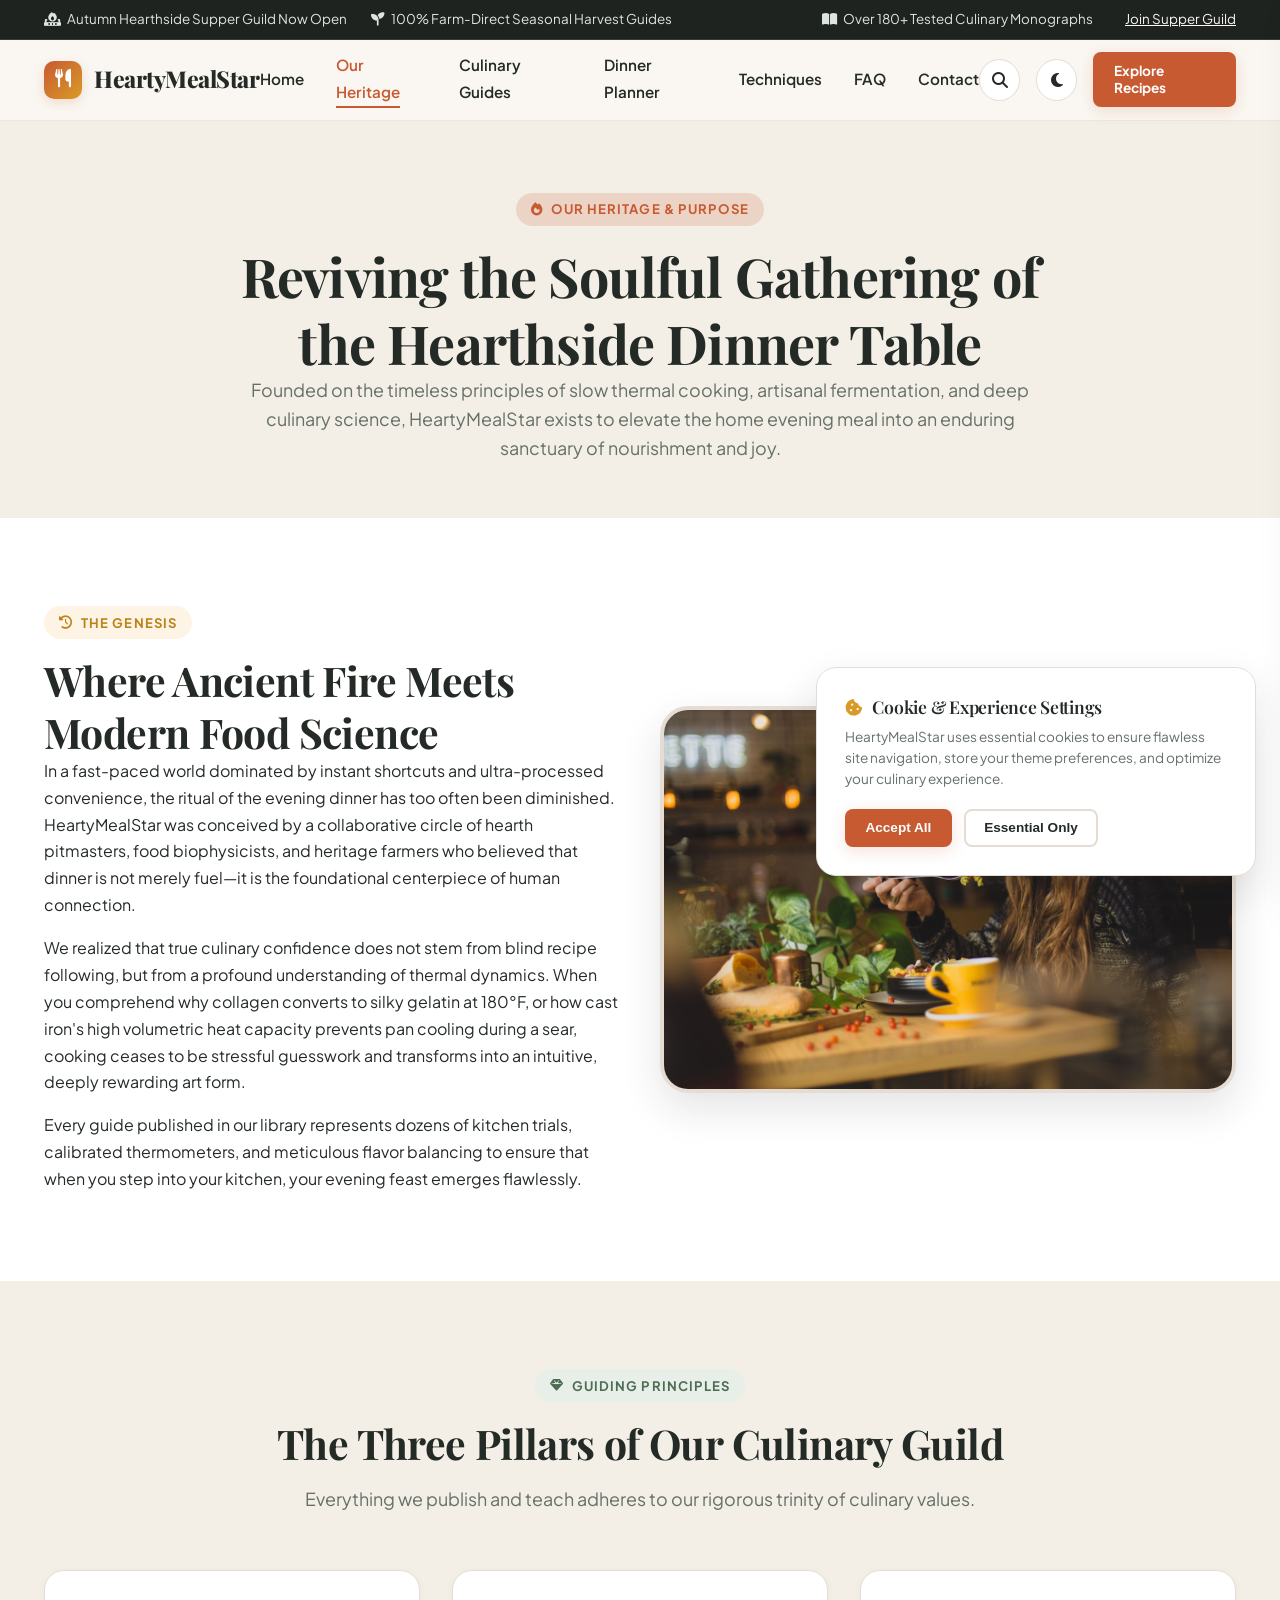
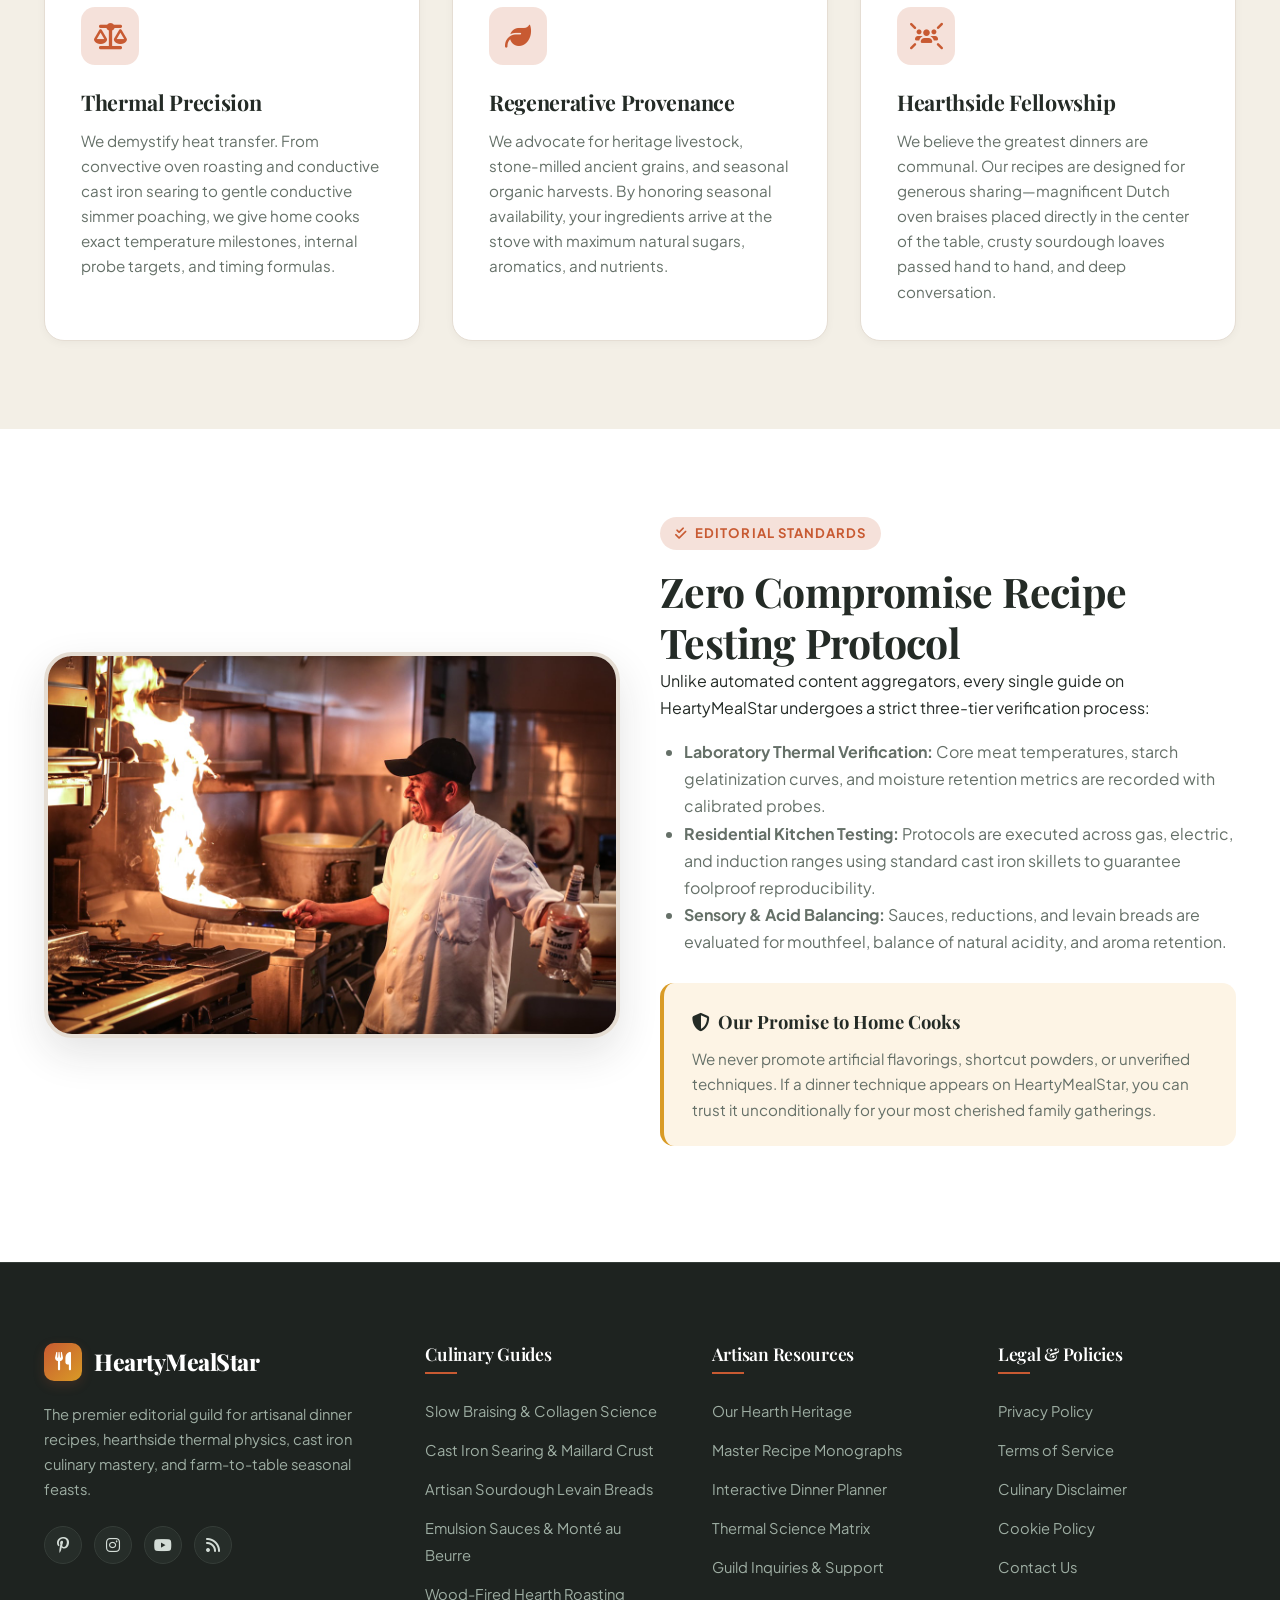
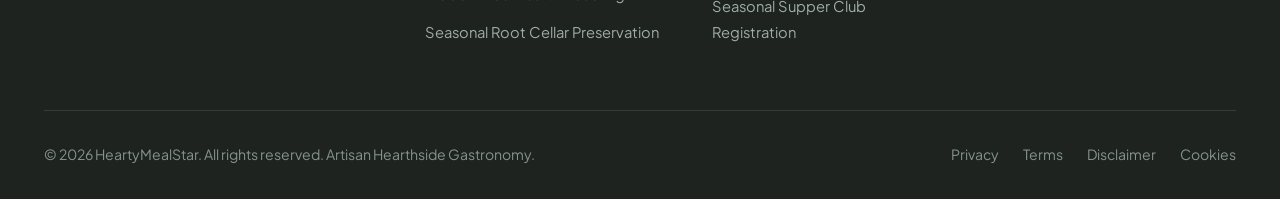
==== about.html @ 3580fbed "Add files via upload" ====
<!DOCTYPE html>
<html lang="en">
<head>
  <meta charset="UTF-8">
  <meta name="viewport" content="width=device-width, initial-scale=1.0">
  <title>About Us & Hearth Heritage - HeartyMealStar Culinary Guild</title>
  <meta name="description" content="Discover the philosophy, culinary team, and thermal science behind HeartyMealStar. Honoring slow hearth cooking and farm-to-table dinners.">
  <link rel="canonical" href="https://heartymealstar.com/about.html">
  
  <!-- Google Analytics -->
  <script async src="https://www.googletagmanager.com/gtag/js?id=G-0LY0HY7L01"></script>
  <script>
    window.dataLayer = window.dataLayer || [];
    function gtag(){dataLayer.push(arguments);}
    gtag('js', new Date());
    gtag('config', 'G-0LY0HY7L01');
  </script>

  <link rel="stylesheet" href="https://cdnjs.cloudflare.com/ajax/libs/font-awesome/6.4.0/css/all.min.css">
  <link rel="stylesheet" href="css/style.css">
</head>
<body>

  <!-- Reading Progress Bar -->
  <div id="readingProgressBar" class="reading-progress-bar"></div>

  <!-- Top Announcement Bar -->
  <div class="top-bar">
    <div class="container top-bar-content">
      <div class="top-bar-left">
        <span class="top-bar-item"><i class="fas fa-fire-burner"></i> Autumn Hearthside Supper Guild Now Open</span>
        <span class="top-bar-item"><i class="fas fa-seedling"></i> 100% Farm-Direct Seasonal Harvest Guides</span>
      </div>
      <div class="top-bar-right">
        <span class="top-bar-item"><i class="fas fa-book-open"></i> Over 180+ Tested Culinary Monographs</span>
        <a href="contact.html" style="color:#FAF7F2; text-decoration:underline; margin-left:8px;">Join Supper Guild</a>
      </div>
    </div>
  </div>

  <!-- Site Navigation Header -->
  <header class="site-header">
    <div class="container header-inner">
      <a href="index.php" class="brand-logo">
        <div class="brand-logo-icon"><i class="fas fa-utensils"></i></div>
        <span>HeartyMealStar</span>
      </a>

      <nav>
        <ul class="nav-menu">
          <li><a href="index.php" class="nav-link ">Home</a></li>
          <li><a href="about.html" class="nav-link active">Our Heritage</a></li>
          <li><a href="blog.html" class="nav-link ">Culinary Guides</a></li>
          <li><a href="index.php#configurator" class="nav-link">Dinner Planner</a></li>
          <li><a href="index.php#techniques" class="nav-link">Techniques</a></li>
          <li><a href="index.php#faq" class="nav-link">FAQ</a></li>
          <li><a href="contact.html" class="nav-link ">Contact</a></li>
        </ul>
      </nav>

      <div class="header-actions">
        <button id="searchModalTrigger" class="icon-btn" aria-label="Search Recipes"><i class="fas fa-search"></i></button>
        <button id="themeToggleBtn" class="icon-btn" aria-label="Toggle Theme"><i class="fas fa-moon"></i></button>
        <a href="blog.html" class="btn btn-primary btn-sm">Explore Recipes</a>
        <button id="mobileMenuToggle" class="icon-btn hamburger-btn" aria-label="Open Menu"><i class="fas fa-bars"></i></button>
      </div>
    </div>
  </header>

  <!-- Mobile Drawer -->
  <div id="drawerOverlay" class="drawer-overlay"></div>
  <div id="mobileDrawer" class="mobile-drawer">
    <div class="mobile-drawer-header">
      <a href="index.php" class="brand-logo">
        <div class="brand-logo-icon"><i class="fas fa-utensils"></i></div>
        <span>HeartyMealStar</span>
      </a>
      <button id="drawerCloseBtn" class="icon-btn" aria-label="Close Menu"><i class="fas fa-times"></i></button>
    </div>
    <ul class="mobile-nav-links">
      <li><a href="index.php">Home</a></li>
      <li><a href="about.html">Our Heritage</a></li>
      <li><a href="blog.html">Culinary Guides</a></li>
      <li><a href="index.php#configurator">Dinner Planner</a></li>
      <li><a href="index.php#techniques">Techniques</a></li>
      <li><a href="index.php#faq">FAQ</a></li>
      <li><a href="contact.html">Contact Us</a></li>
    </ul>
    <div style="margin-top:auto; padding-top:2rem;">
      <a href="blog.html" class="btn btn-primary" style="width:100%;">View All Guides</a>
    </div>
  </div>

  <!-- Search Modal Overlay -->
  <div id="searchModalOverlay" class="modal-overlay">
    <div class="search-modal-box">
      <div class="search-input-header">
        <i class="fas fa-search" style="color:var(--primary); margin-right:12px; font-size:1.2rem;"></i>
        <input type="text" id="liveSearchInput" placeholder="Search braises, cast iron techniques, reductions...">
        <button id="searchCloseBtn" class="icon-btn" style="border:none; background:none;" aria-label="Close search"><i class="fas fa-times"></i></button>
      </div>
      <div id="searchResultsContainer" class="search-results-list">
        <p style="color:var(--text-muted); font-size:0.88rem;">Type a culinary keyword or browse popular topics...</p>
      </div>
    </div>
  </div>

  <!-- About Hero -->
  <section class="section section-alt" style="padding: 4.5rem 0 3.5rem 0;">
    <div class="container text-center" style="max-width:860px; margin:0 auto;">
      <span class="badge"><i class="fas fa-fire"></i> Our Heritage & Purpose</span>
      <h1>Reviving the Soulful Gathering of the Hearthside Dinner Table</h1>
      <p class="section-subtitle">
        Founded on the timeless principles of slow thermal cooking, artisanal fermentation, and deep culinary science, HeartyMealStar exists to elevate the home evening meal into an enduring sanctuary of nourishment and joy.
      </p>
    </div>
  </section>

  <!-- Narrative Section 1 -->
  <section class="section section-surface">
    <div class="container">
      <div class="grid-2" style="align-items:center;">
        <div>
          <span class="badge badge-secondary"><i class="fas fa-history"></i> The Genesis</span>
          <h2>Where Ancient Fire Meets Modern Food Science</h2>
          <p>
            In a fast-paced world dominated by instant shortcuts and ultra-processed convenience, the ritual of the evening dinner has too often been diminished. HeartyMealStar was conceived by a collaborative circle of hearth pitmasters, food biophysicists, and heritage farmers who believed that dinner is not merely fuel—it is the foundational centerpiece of human connection.
          </p>
          <p>
            We realized that true culinary confidence does not stem from blind recipe following, but from a profound understanding of thermal dynamics. When you comprehend why collagen converts to silky gelatin at 180°F, or how cast iron's high volumetric heat capacity prevents pan cooling during a sear, cooking ceases to be stressful guesswork and transforms into an intuitive, deeply rewarding art form.
          </p>
          <p>
            Every guide published in our library represents dozens of kitchen trials, calibrated thermometers, and meticulous flavor balancing to ensure that when you step into your kitchen, your evening feast emerges flawlessly.
          </p>
        </div>
        <div>
          <div style="border-radius:var(--radius-xl); overflow:hidden; border:4px solid var(--border); box-shadow:var(--shadow-lg);">
            <img src="images/dinner-botanical-table-setting.jpg" alt="Artisanal dinner table setting with warm candlelight and botanical decor" width="1200" height="800">
          </div>
        </div>
      </div>
    </div>
  </section>

  <!-- Core Pillars -->
  <section class="section section-alt">
    <div class="container">
      <div class="section-header">
        <span class="badge badge-sage"><i class="fas fa-gem"></i> Guiding Principles</span>
        <h2 class="section-title">The Three Pillars of Our Culinary Guild</h2>
        <p class="section-subtitle">
          Everything we publish and teach adheres to our rigorous trinity of culinary values.
        </p>
      </div>

      <div class="grid-3">
        <div class="feature-card">
          <div class="feature-icon-wrapper"><i class="fas fa-scale-balanced"></i></div>
          <h3>Thermal Precision</h3>
          <p>
            We demystify heat transfer. From convective oven roasting and conductive cast iron searing to gentle conductive simmer poaching, we give home cooks exact temperature milestones, internal probe targets, and timing formulas.
          </p>
        </div>

        <div class="feature-card">
          <div class="feature-icon-wrapper"><i class="fas fa-leaf"></i></div>
          <h3>Regenerative Provenance</h3>
          <p>
            We advocate for heritage livestock, stone-milled ancient grains, and seasonal organic harvests. By honoring seasonal availability, your ingredients arrive at the stove with maximum natural sugars, aromatics, and nutrients.
          </p>
        </div>

        <div class="feature-card">
          <div class="feature-icon-wrapper"><i class="fas fa-users-rays"></i></div>
          <h3>Hearthside Fellowship</h3>
          <p>
            We believe the greatest dinners are communal. Our recipes are designed for generous sharing—magnificent Dutch oven braises placed directly in the center of the table, crusty sourdough loaves passed hand to hand, and deep conversation.
          </p>
        </div>
      </div>
    </div>
  </section>

  <!-- Editorial Rigor -->
  <section class="section section-surface">
    <div class="container">
      <div class="grid-2" style="align-items:center;">
        <div>
          <div style="border-radius:var(--radius-xl); overflow:hidden; border:4px solid var(--border); box-shadow:var(--shadow-lg);">
            <img src="images/dinner-chef-plating-gourmet-sauce.jpg" alt="Master chef meticulously plating satin reduction sauce" width="1200" height="800">
          </div>
        </div>
        <div>
          <span class="badge"><i class="fas fa-check-double"></i> Editorial Standards</span>
          <h2>Zero Compromise Recipe Testing Protocol</h2>
          <p>
            Unlike automated content aggregators, every single guide on HeartyMealStar undergoes a strict three-tier verification process:
          </p>
          <ul style="padding-left:1.5rem; color:var(--text-muted); margin-bottom:1.5rem; line-height:1.7;">
            <li><strong>Laboratory Thermal Verification:</strong> Core meat temperatures, starch gelatinization curves, and moisture retention metrics are recorded with calibrated probes.</li>
            <li><strong>Residential Kitchen Testing:</strong> Protocols are executed across gas, electric, and induction ranges using standard cast iron skillets to guarantee foolproof reproducibility.</li>
            <li><strong>Sensory & Acid Balancing:</strong> Sauces, reductions, and levain breads are evaluated for mouthfeel, balance of natural acidity, and aroma retention.</li>
          </ul>
          <div class="callout callout-secondary">
            <div class="callout-title"><i class="fas fa-shield-halved"></i> Our Promise to Home Cooks</div>
            <p>
              We never promote artificial flavorings, shortcut powders, or unverified techniques. If a dinner technique appears on HeartyMealStar, you can trust it unconditionally for your most cherished family gatherings.
            </p>
          </div>
        </div>
      </div>
    </div>
  </section>

  <!-- Site Footer -->
  <footer class="site-footer">
    <div class="container">
      <div class="footer-grid">
        <div class="footer-col footer-brand">
          <a href="index.php" class="brand-logo">
            <div class="brand-logo-icon"><i class="fas fa-utensils"></i></div>
            <span>HeartyMealStar</span>
          </a>
          <p>
            The premier editorial guild for artisanal dinner recipes, hearthside thermal physics, cast iron culinary mastery, and farm-to-table seasonal feasts.
          </p>
          <div class="footer-socials">
            <a href="#" class="social-icon" aria-label="Pinterest"><i class="fab fa-pinterest-p"></i></a>
            <a href="#" class="social-icon" aria-label="Instagram"><i class="fab fa-instagram"></i></a>
            <a href="#" class="social-icon" aria-label="YouTube"><i class="fab fa-youtube"></i></a>
            <a href="#" class="social-icon" aria-label="RSS Feed"><i class="fas fa-rss"></i></a>
          </div>
        </div>

        <div class="footer-col">
          <h4>Culinary Guides</h4>
          <ul class="footer-links">
            <li><a href="blog/the-science-of-slow-braising-collagen-breakdown-and-gelatin-hydrolysis.html">Slow Braising & Collagen Science</a></li>
            <li><a href="blog/cast-iron-skillet-cooking-thermal-inertia-and-maillard-crust-chemistry.html">Cast Iron Searing & Maillard Crust</a></li>
            <li><a href="blog/artisan-sourdough-levain-fermentation-kinetics-for-dinner-breads.html">Artisan Sourdough Levain Breads</a></li>
            <li><a href="blog/culinary-emulsion-sauces-hollandaise-veloute-and-lipid-suspensions.html">Emulsion Sauces & Monté au Beurre</a></li>
            <li><a href="blog/wood-fired-hearth-roasting-radiant-heat-and-aromatic-smoke-physics.html">Wood-Fired Hearth Roasting</a></li>
            <li><a href="blog/farm-to-table-seasonal-harvest-preservation-and-root-cellar-storage.html">Seasonal Root Cellar Preservation</a></li>
          </ul>
        </div>

        <div class="footer-col">
          <h4>Artisan Resources</h4>
          <ul class="footer-links">
            <li><a href="about.html">Our Hearth Heritage</a></li>
            <li><a href="blog.html">Master Recipe Monographs</a></li>
            <li><a href="index.php#configurator">Interactive Dinner Planner</a></li>
            <li><a href="index.php#techniques">Thermal Science Matrix</a></li>
            <li><a href="contact.html">Guild Inquiries & Support</a></li>
            <li><a href="contact.html">Seasonal Supper Club Registration</a></li>
          </ul>
        </div>

        <div class="footer-col">
          <h4>Legal & Policies</h4>
          <ul class="footer-links">
            <li><a href="privacy.html">Privacy Policy</a></li>
            <li><a href="terms.html">Terms of Service</a></li>
            <li><a href="disclaimer.html">Culinary Disclaimer</a></li>
            <li><a href="cookies.html">Cookie Policy</a></li>
            <li><a href="contact.html">Contact Us</a></li>
          </ul>
        </div>
      </div>

      <div class="footer-bottom">
        <div>
          &copy; 2026 HeartyMealStar. All rights reserved. Artisan Hearthside Gastronomy.
        </div>
        <div class="footer-legal-links">
          <a href="privacy.html">Privacy</a>
          <a href="terms.html">Terms</a>
          <a href="disclaimer.html">Disclaimer</a>
          <a href="cookies.html">Cookies</a>
        </div>
      </div>
    </div>
  </footer>

  <!-- Cookie Banner -->
  <div id="cookieBanner" class="cookie-banner">
    <h4><i class="fas fa-cookie-bite" style="color:var(--secondary); margin-right:6px;"></i> Cookie & Experience Settings</h4>
    <p>
      HeartyMealStar uses essential cookies to ensure flawless site navigation, store your theme preferences, and optimize your culinary experience.
    </p>
    <div class="cookie-banner-actions">
      <button id="cookieAcceptBtn" class="btn btn-primary btn-sm">Accept All</button>
      <button id="cookieDeclineBtn" class="btn btn-outline btn-sm">Essential Only</button>
    </div>
  </div>

  <!-- Back to Top Button -->
  <button id="backToTopBtn" class="back-to-top" aria-label="Back to top"><i class="fas fa-arrow-up"></i></button>

  <script src="js/main.js"></script>
</body>
</html>
---- css/style.css ----
/* HeartyMealStar - Master Editorial Hearthside Dinner Styling */
@import url('https://fonts.googleapis.com/css2?family=Fira+Code:wght@400;500;600&family=Playfair+Display:ital,wght@0,500;0,600;0,700;0,800;1,500;1,600&family=Plus+Jakarta+Sans:wght@300;400;500;600;700;800&display=swap');

:root {
  --primary: #C85A32;
  --primary-hover: #AF4924;
  --primary-glow: rgba(200, 90, 50, 0.18);
  --secondary: #D99B26;
  --secondary-hover: #BC8218;
  --secondary-light: #FDF4E5;
  --dark: #1E2320;
  --dark-surface: #262D29;
  --dark-border: #353D38;
  --bg-light: #FAF7F2;
  --bg-surface: #FFFFFF;
  --bg-alt: #F3EFE6;
  --bg-card: #FFFFFF;
  --sage: #4F6D54;
  --sage-light: #E7EFE8;
  --border: #E5DDD3;
  --border-subtle: #EDE7DE;
  --text: #242B26;
  --text-muted: #657068;
  --text-light: #8E9A91;
  --shadow-sm: 0 2px 8px rgba(30, 35, 32, 0.04);
  --shadow-md: 0 8px 24px rgba(30, 35, 32, 0.08);
  --shadow-lg: 0 16px 40px rgba(30, 35, 32, 0.12);
  --shadow-hover: 0 20px 48px rgba(200, 90, 50, 0.14);
  --radius-sm: 8px;
  --radius-md: 14px;
  --radius-lg: 20px;
  --radius-xl: 28px;
  --radius-full: 9999px;
  --font-serif: 'Playfair Display', Georgia, serif;
  --font-sans: 'Plus Jakarta Sans', system-ui, -apple-system, sans-serif;
  --font-mono: 'Fira Code', monospace;
  --transition: all 0.28s cubic-bezier(0.16, 1, 0.3, 1);
  --header-height: 80px;
}

[data-theme="dark"] {
  --bg-light: #141815;
  --bg-surface: #1B211D;
  --bg-alt: #222924;
  --bg-card: #202722;
  --border: #2F3832;
  --border-subtle: #27302A;
  --text: #E8ECE9;
  --text-muted: #A3AFA7;
  --text-light: #7E8C82;
  --dark: #0F1310;
  --dark-surface: #181E1A;
  --secondary-light: #2D2617;
  --sage-light: #1D2B20;
  --shadow-sm: 0 2px 8px rgba(0, 0, 0, 0.3);
  --shadow-md: 0 8px 24px rgba(0, 0, 0, 0.4);
  --shadow-lg: 0 16px 40px rgba(0, 0, 0, 0.5);
}

*, *::before, *::after {
  box-sizing: border-box;
  margin: 0;
  padding: 0;
}

html {
  scroll-behavior: smooth;
  font-size: 16px;
}

body {
  font-family: var(--font-sans);
  background-color: var(--bg-light);
  color: var(--text);
  line-height: 1.68;
  -webkit-font-smoothing: antialiased;
  -moz-osx-font-smoothing: grayscale;
  transition: background-color 0.3s ease, color 0.3s ease;
  overflow-x: hidden;
}

/* Typography */
h1, h2, h3, h4, h5, h6 {
  font-family: var(--font-serif);
  color: var(--text);
  line-height: 1.25;
  font-weight: 700;
  letter-spacing: -0.015em;
}

h1 { font-size: clamp(2.2rem, 4.2vw, 3.4rem); }
h2 { font-size: clamp(1.8rem, 3.2vw, 2.6rem); }
h3 { font-size: clamp(1.35rem, 2.2vw, 1.85rem); }
h4 { font-size: 1.25rem; font-weight: 600; }
p { margin-bottom: 1rem; }
p:last-child { margin-bottom: 0; }

a {
  color: var(--primary);
  text-decoration: none;
  transition: var(--transition);
}
a:hover {
  color: var(--primary-hover);
}

img {
  max-width: 100%;
  height: auto;
  display: block;
}

/* Layout Utilities */
.container {
  width: 100%;
  max-width: 1240px;
  margin: 0 auto;
  padding: 0 1.5rem;
}

.container-narrow {
  max-width: 860px;
}

.container-wide {
  max-width: 1380px;
}

.section {
  padding: 5.5rem 0;
  position: relative;
}

.section-alt {
  background-color: var(--bg-alt);
}

.section-surface {
  background-color: var(--bg-surface);
}

.section-dark {
  background-color: var(--dark);
  color: #F0F4F1;
}

.section-dark h2, .section-dark h3, .section-dark h4 {
  color: #FFFFFF;
}

.section-dark .section-subtitle, .section-dark p {
  color: #B5C2BA;
}

.section-header {
  text-align: center;
  max-width: 760px;
  margin: 0 auto 3.5rem auto;
}

.section-header.text-left {
  text-align: left;
  margin-left: 0;
}

.badge {
  display: inline-flex;
  align-items: center;
  gap: 0.5rem;
  padding: 0.35rem 0.95rem;
  font-size: 0.82rem;
  font-weight: 700;
  text-transform: uppercase;
  letter-spacing: 0.08em;
  border-radius: var(--radius-full);
  background-color: var(--primary-glow);
  color: var(--primary);
  margin-bottom: 1rem;
}

.badge-secondary {
  background-color: var(--secondary-light);
  color: var(--secondary-hover);
}

.badge-sage {
  background-color: var(--sage-light);
  color: var(--sage);
}

.section-title {
  margin-bottom: 1rem;
}

.section-subtitle {
  font-size: 1.12rem;
  color: var(--text-muted);
  line-height: 1.6;
}

/* Top Announcement Bar */
.top-bar {
  background-color: var(--dark);
  color: #DDE5E0;
  font-size: 0.84rem;
  padding: 0.5rem 0;
  border-bottom: 1px solid var(--dark-border);
}

.top-bar-content {
  display: flex;
  justify-content: space-between;
  align-items: center;
}

.top-bar-left, .top-bar-right {
  display: flex;
  align-items: center;
  gap: 1.5rem;
}

.top-bar-item {
  display: inline-flex;
  align-items: center;
  gap: 0.4rem;
}

/* Header & Navigation */
.site-header {
  position: sticky;
  top: 0;
  z-index: 1000;
  background-color: rgba(250, 247, 242, 0.94);
  backdrop-filter: blur(14px);
  -webkit-backdrop-filter: blur(14px);
  border-bottom: 1px solid var(--border-subtle);
  transition: var(--transition);
}

[data-theme="dark"] .site-header {
  background-color: rgba(20, 24, 21, 0.94);
}

.site-header.scrolled {
  box-shadow: var(--shadow-sm);
  background-color: rgba(250, 247, 242, 0.98);
}

[data-theme="dark"] .site-header.scrolled {
  background-color: rgba(20, 24, 21, 0.98);
}

.header-inner {
  display: flex;
  align-items: center;
  justify-content: space-between;
  height: var(--header-height);
}

.brand-logo {
  display: flex;
  align-items: center;
  gap: 0.75rem;
  font-family: var(--font-serif);
  font-size: 1.45rem;
  font-weight: 800;
  color: var(--text);
  letter-spacing: -0.02em;
}

.brand-logo:hover {
  color: var(--primary);
}

.brand-logo-icon {
  width: 38px;
  height: 38px;
  border-radius: 10px;
  background: linear-gradient(135deg, var(--primary) 0%, var(--secondary) 100%);
  display: flex;
  align-items: center;
  justify-content: center;
  color: #FFFFFF;
  font-size: 1.15rem;
  box-shadow: 0 4px 12px var(--primary-glow);
}

.nav-menu {
  display: flex;
  align-items: center;
  gap: 2rem;
  list-style: none;
}

.nav-link {
  font-size: 0.95rem;
  font-weight: 600;
  color: var(--text);
  padding: 0.4rem 0;
  position: relative;
}

.nav-link::after {
  content: '';
  position: absolute;
  bottom: 0;
  left: 0;
  width: 0;
  height: 2px;
  background-color: var(--primary);
  transition: width 0.25s ease;
}

.nav-link:hover, .nav-link.active {
  color: var(--primary);
}

.nav-link:hover::after, .nav-link.active::after {
  width: 100%;
}

.header-actions {
  display: flex;
  align-items: center;
  gap: 1rem;
}

.icon-btn {
  width: 42px;
  height: 42px;
  border-radius: 50%;
  border: 1px solid var(--border);
  background-color: var(--bg-surface);
  color: var(--text);
  display: flex;
  align-items: center;
  justify-content: center;
  cursor: pointer;
  transition: var(--transition);
  font-size: 1rem;
}

.icon-btn:hover {
  background-color: var(--bg-alt);
  color: var(--primary);
  border-color: var(--primary);
  transform: translateY(-2px);
}

.hamburger-btn {
  display: none;
}

/* Buttons */
.btn {
  display: inline-flex;
  align-items: center;
  justify-content: center;
  gap: 0.55rem;
  padding: 0.82rem 1.75rem;
  font-size: 0.95rem;
  font-weight: 700;
  border-radius: var(--radius-md);
  border: 2px solid transparent;
  cursor: pointer;
  transition: var(--transition);
  text-decoration: none;
  line-height: 1.2;
}

.btn-primary {
  background-color: var(--primary);
  color: #FFFFFF;
  box-shadow: 0 4px 16px var(--primary-glow);
}
.btn-primary:hover {
  background-color: var(--primary-hover);
  color: #FFFFFF;
  box-shadow: var(--shadow-hover);
  transform: translateY(-2px);
}

.btn-secondary {
  background-color: var(--secondary);
  color: #FFFFFF;
}
.btn-secondary:hover {
  background-color: var(--secondary-hover);
  color: #FFFFFF;
  transform: translateY(-2px);
}

.btn-outline {
  border-color: var(--border);
  background-color: transparent;
  color: var(--text);
}
.btn-outline:hover {
  border-color: var(--primary);
  color: var(--primary);
  background-color: var(--primary-glow);
  transform: translateY(-2px);
}

.btn-white {
  background-color: #FFFFFF;
  color: var(--dark);
}
.btn-white:hover {
  background-color: var(--bg-alt);
  color: var(--primary);
  transform: translateY(-2px);
}

.btn-sm {
  padding: 0.55rem 1.15rem;
  font-size: 0.85rem;
  border-radius: var(--radius-sm);
}

.btn-lg {
  padding: 1.05rem 2.25rem;
  font-size: 1.05rem;
  border-radius: var(--radius-lg);
}

/* Hero Section */
.hero-section {
  padding: 4.5rem 0 5.5rem 0;
  background: radial-gradient(circle at 85% 20%, rgba(217, 155, 38, 0.08) 0%, transparent 50%),
              radial-gradient(circle at 15% 80%, rgba(200, 90, 50, 0.08) 0%, transparent 50%),
              var(--bg-light);
  border-bottom: 1px solid var(--border-subtle);
}

.hero-grid {
  display: grid;
  grid-template-columns: 1.15fr 0.85fr;
  gap: 3.5rem;
  align-items: center;
}

.hero-title {
  margin-bottom: 1.25rem;
}

.hero-title span {
  color: var(--primary);
  font-style: italic;
}

.hero-lead {
  font-size: 1.18rem;
  color: var(--text-muted);
  line-height: 1.7;
  margin-bottom: 2rem;
}

.hero-actions {
  display: flex;
  flex-wrap: wrap;
  gap: 1rem;
  margin-bottom: 2.75rem;
}

.hero-stats {
  display: grid;
  grid-template-columns: repeat(3, 1fr);
  gap: 1.5rem;
  padding-top: 2rem;
  border-top: 1px solid var(--border);
}

.stat-card {
  display: flex;
  flex-direction: column;
}

.stat-number {
  font-family: var(--font-serif);
  font-size: 2rem;
  font-weight: 800;
  color: var(--primary);
  line-height: 1;
  margin-bottom: 0.35rem;
}

.stat-label {
  font-size: 0.85rem;
  color: var(--text-muted);
  font-weight: 500;
}

.hero-media-card {
  position: relative;
  border-radius: var(--radius-xl);
  overflow: hidden;
  box-shadow: var(--shadow-lg);
  border: 4px solid var(--bg-surface);
}

.hero-media-card img {
  width: 100%;
  height: 480px;
  object-fit: cover;
  transition: transform 0.6s ease;
}

.hero-media-card:hover img {
  transform: scale(1.03);
}

.hero-floating-badge {
  position: absolute;
  bottom: 1.5rem;
  left: 1.5rem;
  right: 1.5rem;
  background-color: rgba(255, 255, 255, 0.92);
  backdrop-filter: blur(12px);
  -webkit-backdrop-filter: blur(12px);
  padding: 1.25rem;
  border-radius: var(--radius-md);
  border: 1px solid rgba(255, 255, 255, 0.5);
  box-shadow: var(--shadow-md);
}

[data-theme="dark"] .hero-floating-badge {
  background-color: rgba(27, 33, 29, 0.92);
  border-color: rgba(255, 255, 255, 0.08);
}

.hero-badge-title {
  font-family: var(--font-serif);
  font-size: 1.1rem;
  font-weight: 700;
  color: var(--text);
  margin-bottom: 0.25rem;
}

.hero-badge-desc {
  font-size: 0.82rem;
  color: var(--text-muted);
}

/* Feature Cards & Grids */
.grid-3 {
  display: grid;
  grid-template-columns: repeat(3, 1fr);
  gap: 2rem;
}

.grid-4 {
  display: grid;
  grid-template-columns: repeat(4, 1fr);
  gap: 1.5rem;
}

.grid-2 {
  display: grid;
  grid-template-columns: repeat(2, 1fr);
  gap: 2.5rem;
}

.feature-card {
  background-color: var(--bg-card);
  padding: 2.25rem;
  border-radius: var(--radius-lg);
  border: 1px solid var(--border);
  box-shadow: var(--shadow-sm);
  transition: var(--transition);
  position: relative;
  display: flex;
  flex-direction: column;
}

.feature-card:hover {
  transform: translateY(-5px);
  box-shadow: var(--shadow-md);
  border-color: var(--primary);
}

.feature-icon-wrapper {
  width: 58px;
  height: 58px;
  border-radius: var(--radius-md);
  background-color: var(--primary-glow);
  color: var(--primary);
  display: flex;
  align-items: center;
  justify-content: center;
  font-size: 1.65rem;
  margin-bottom: 1.5rem;
}

.feature-card h3 {
  margin-bottom: 0.75rem;
  font-size: 1.35rem;
}

.feature-card p {
  color: var(--text-muted);
  font-size: 0.95rem;
  line-height: 1.65;
  flex-grow: 1;
}

/* Dinner Recipe & Technique Cards */
.recipe-card {
  background-color: var(--bg-card);
  border-radius: var(--radius-lg);
  border: 1px solid var(--border);
  overflow: hidden;
  box-shadow: var(--shadow-sm);
  transition: var(--transition);
  display: flex;
  flex-direction: column;
}

.recipe-card:hover {
  transform: translateY(-6px);
  box-shadow: var(--shadow-hover);
  border-color: var(--primary);
}

.recipe-card-media {
  position: relative;
  height: 240px;
  overflow: hidden;
}

.recipe-card-media img {
  width: 100%;
  height: 100%;
  object-fit: cover;
  transition: transform 0.5s ease;
}

.recipe-card:hover .recipe-card-media img {
  transform: scale(1.06);
}

.recipe-tag {
  position: absolute;
  top: 1rem;
  left: 1rem;
  background-color: rgba(30, 35, 32, 0.85);
  color: #FFFFFF;
  padding: 0.3rem 0.8rem;
  font-size: 0.78rem;
  font-weight: 700;
  letter-spacing: 0.04em;
  border-radius: var(--radius-full);
  backdrop-filter: blur(6px);
}

.recipe-time-badge {
  position: absolute;
  bottom: 1rem;
  right: 1rem;
  background-color: var(--bg-surface);
  color: var(--text);
  padding: 0.35rem 0.85rem;
  font-size: 0.8rem;
  font-weight: 700;
  border-radius: var(--radius-full);
  box-shadow: var(--shadow-sm);
  display: inline-flex;
  align-items: center;
  gap: 0.35rem;
}

.recipe-card-body {
  padding: 1.75rem;
  display: flex;
  flex-direction: column;
  flex-grow: 1;
}

.recipe-meta-row {
  display: flex;
  align-items: center;
  gap: 1.25rem;
  font-size: 0.85rem;
  color: var(--text-light);
  margin-bottom: 0.75rem;
}

.recipe-card-title {
  font-size: 1.35rem;
  margin-bottom: 0.75rem;
}

.recipe-card-title a {
  color: var(--text);
}
.recipe-card-title a:hover {
  color: var(--primary);
}

.recipe-card-text {
  color: var(--text-muted);
  font-size: 0.92rem;
  line-height: 1.6;
  margin-bottom: 1.5rem;
  flex-grow: 1;
}

.recipe-specs-list {
  display: grid;
  grid-template-columns: repeat(2, 1fr);
  gap: 0.75rem;
  padding: 0.95rem;
  background-color: var(--bg-alt);
  border-radius: var(--radius-sm);
  margin-bottom: 1.25rem;
  font-size: 0.82rem;
}

.recipe-spec-item strong {
  display: block;
  color: var(--text);
  font-weight: 700;
}

.recipe-spec-item span {
  color: var(--text-muted);
}

/* Interactive Configurator / Tasting Planner */
.planner-widget {
  background-color: var(--bg-surface);
  border: 1px solid var(--border);
  border-radius: var(--radius-xl);
  padding: 2.5rem;
  box-shadow: var(--shadow-md);
}

.planner-grid {
  display: grid;
  grid-template-columns: 1fr 1fr;
  gap: 2.5rem;
}

.planner-controls {
  display: flex;
  flex-direction: column;
  gap: 1.5rem;
}

.form-group {
  display: flex;
  flex-direction: column;
  gap: 0.5rem;
}

.form-label {
  font-size: 0.9rem;
  font-weight: 700;
  color: var(--text);
}

.form-select, .form-input, .form-textarea {
  width: 100%;
  padding: 0.85rem 1.15rem;
  border: 1px solid var(--border);
  border-radius: var(--radius-md);
  background-color: var(--bg-light);
  color: var(--text);
  font-family: var(--font-sans);
  font-size: 0.95rem;
  transition: var(--transition);
}

.form-select:focus, .form-input:focus, .form-textarea:focus {
  outline: none;
  border-color: var(--primary);
  box-shadow: 0 0 0 4px var(--primary-glow);
  background-color: var(--bg-surface);
}

.planner-result-card {
  background-color: var(--bg-alt);
  border: 1px solid var(--border);
  border-radius: var(--radius-lg);
  padding: 2rem;
  display: flex;
  flex-direction: column;
  justify-content: space-between;
}

.planner-result-header {
  padding-bottom: 1.25rem;
  border-bottom: 1px solid var(--border);
  margin-bottom: 1.25rem;
}

.planner-result-title {
  font-family: var(--font-serif);
  font-size: 1.45rem;
  color: var(--primary);
  margin-bottom: 0.35rem;
}

.planner-result-subtitle {
  font-size: 0.88rem;
  color: var(--text-muted);
}

.planner-stats-row {
  display: grid;
  grid-template-columns: repeat(3, 1fr);
  gap: 1rem;
  margin: 1.25rem 0;
}

.planner-stat-box {
  background-color: var(--bg-surface);
  padding: 1rem;
  border-radius: var(--radius-sm);
  text-align: center;
  border: 1px solid var(--border-subtle);
}

.planner-stat-val {
  font-family: var(--font-mono);
  font-size: 1.25rem;
  font-weight: 700;
  color: var(--primary);
}

.planner-stat-desc {
  font-size: 0.75rem;
  color: var(--text-muted);
  text-transform: uppercase;
  letter-spacing: 0.05em;
  margin-top: 0.2rem;
}

.planner-tips-box {
  font-size: 0.88rem;
  color: var(--text);
  background-color: var(--sage-light);
  border-left: 4px solid var(--sage);
  padding: 1rem;
  border-radius: 0 var(--radius-sm) var(--radius-sm) 0;
  margin-top: 1rem;
}

/* Comparison / Science Table */
.table-responsive {
  overflow-x: auto;
  border-radius: var(--radius-lg);
  border: 1px solid var(--border);
  box-shadow: var(--shadow-sm);
  background-color: var(--bg-surface);
}

.custom-table {
  width: 100%;
  border-collapse: collapse;
  text-align: left;
  font-size: 0.92rem;
}

.custom-table th {
  background-color: var(--bg-alt);
  color: var(--text);
  font-weight: 700;
  padding: 1.15rem 1.5rem;
  border-bottom: 2px solid var(--border);
  white-space: nowrap;
}

.custom-table td {
  padding: 1.15rem 1.5rem;
  border-bottom: 1px solid var(--border-subtle);
  color: var(--text-muted);
}

.custom-table tr:hover td {
  background-color: var(--primary-glow);
  color: var(--text);
}

.custom-table td strong {
  color: var(--text);
}

/* Step By Step Timeline */
.timeline-grid {
  display: grid;
  grid-template-columns: repeat(4, 1fr);
  gap: 1.75rem;
  position: relative;
}

.timeline-step {
  background-color: var(--bg-surface);
  border: 1px solid var(--border);
  border-radius: var(--radius-lg);
  padding: 2rem 1.5rem;
  position: relative;
  display: flex;
  flex-direction: column;
}

.timeline-step-num {
  position: absolute;
  top: -16px;
  left: 1.5rem;
  width: 34px;
  height: 34px;
  border-radius: 50%;
  background-color: var(--primary);
  color: #FFFFFF;
  display: flex;
  align-items: center;
  justify-content: center;
  font-weight: 800;
  font-size: 0.9rem;
  box-shadow: 0 4px 10px var(--primary-glow);
}

.timeline-step h4 {
  margin-top: 0.5rem;
  margin-bottom: 0.5rem;
  font-size: 1.15rem;
}

.timeline-step p {
  color: var(--text-muted);
  font-size: 0.88rem;
  line-height: 1.6;
}

/* Accordion FAQs */
.accordion {
  display: flex;
  flex-direction: column;
  gap: 1rem;
  max-width: 860px;
  margin: 0 auto;
}

.accordion-item {
  background-color: var(--bg-surface);
  border: 1px solid var(--border);
  border-radius: var(--radius-md);
  overflow: hidden;
  transition: var(--transition);
}

.accordion-item.active {
  border-color: var(--primary);
  box-shadow: var(--shadow-sm);
}

.accordion-header {
  width: 100%;
  padding: 1.35rem 1.75rem;
  background: none;
  border: none;
  display: flex;
  align-items: center;
  justify-content: space-between;
  gap: 1rem;
  text-align: left;
  cursor: pointer;
  font-family: var(--font-serif);
  font-size: 1.15rem;
  font-weight: 700;
  color: var(--text);
  transition: var(--transition);
}

.accordion-header:hover {
  color: var(--primary);
}

.accordion-icon {
  width: 28px;
  height: 28px;
  border-radius: 50%;
  background-color: var(--bg-alt);
  display: flex;
  align-items: center;
  justify-content: center;
  font-size: 0.85rem;
  color: var(--text);
  transition: transform 0.3s ease;
  flex-shrink: 0;
}

.accordion-item.active .accordion-icon {
  transform: rotate(180deg);
  background-color: var(--primary);
  color: #FFFFFF;
}

.accordion-content {
  max-height: 0;
  overflow: hidden;
  transition: max-height 0.35s ease-out, padding 0.35s ease;
  padding: 0 1.75rem;
}

.accordion-item.active .accordion-content {
  padding: 0 1.75rem 1.5rem 1.75rem;
}

.accordion-content p {
  color: var(--text-muted);
  font-size: 0.95rem;
  line-height: 1.7;
}

/* Testimonial Cards */
.testimonial-card {
  background-color: var(--bg-surface);
  border: 1px solid var(--border);
  border-radius: var(--radius-lg);
  padding: 2.25rem;
  display: flex;
  flex-direction: column;
  justify-content: space-between;
  box-shadow: var(--shadow-sm);
  transition: var(--transition);
}

.testimonial-card:hover {
  transform: translateY(-4px);
  box-shadow: var(--shadow-md);
}

.testimonial-stars {
  color: var(--secondary);
  font-size: 1.1rem;
  margin-bottom: 1rem;
  letter-spacing: 0.15em;
}

.testimonial-quote {
  font-style: italic;
  font-size: 1.02rem;
  color: var(--text);
  line-height: 1.65;
  margin-bottom: 1.5rem;
  flex-grow: 1;
}

.testimonial-author {
  display: flex;
  align-items: center;
  gap: 1rem;
}

.author-avatar {
  width: 48px;
  height: 48px;
  border-radius: 50%;
  background: linear-gradient(135deg, var(--primary) 0%, var(--secondary) 100%);
  color: #FFFFFF;
  display: flex;
  align-items: center;
  justify-content: center;
  font-weight: 700;
  font-size: 1.1rem;
}

.author-name {
  font-weight: 700;
  color: var(--text);
  font-size: 0.95rem;
}

.author-role {
  font-size: 0.82rem;
  color: var(--text-muted);
}

/* Callout Boxes (Tip, Note, Science) */
.callout {
  padding: 1.5rem 1.75rem;
  border-radius: var(--radius-md);
  margin: 1.75rem 0;
  border-left: 4px solid var(--primary);
  background-color: var(--bg-alt);
}

.callout-title {
  font-family: var(--font-serif);
  font-size: 1.15rem;
  font-weight: 700;
  color: var(--text);
  margin-bottom: 0.5rem;
  display: flex;
  align-items: center;
  gap: 0.5rem;
}

.callout p {
  color: var(--text-muted);
  font-size: 0.95rem;
  line-height: 1.65;
}

.callout-sage {
  border-left-color: var(--sage);
  background-color: var(--sage-light);
}

.callout-secondary {
  border-left-color: var(--secondary);
  background-color: var(--secondary-light);
}

/* Blog Article Styles */
.article-header {
  padding: 4rem 0 2.5rem 0;
  text-align: center;
  max-width: 900px;
  margin: 0 auto;
}

.article-meta {
  display: flex;
  align-items: center;
  justify-content: center;
  gap: 1.5rem;
  font-size: 0.9rem;
  color: var(--text-muted);
  margin: 1.25rem 0;
}

.article-hero-img {
  width: 100%;
  max-height: 520px;
  object-fit: cover;
  border-radius: var(--radius-xl);
  margin-bottom: 3rem;
  box-shadow: var(--shadow-lg);
}

.article-content {
  max-width: 820px;
  margin: 0 auto;
  font-size: 1.08rem;
  line-height: 1.8;
  color: var(--text);
}

.article-content h2 {
  margin-top: 2.75rem;
  margin-bottom: 1.25rem;
  font-size: 1.85rem;
  padding-bottom: 0.5rem;
  border-bottom: 1px solid var(--border);
}

.article-content h3 {
  margin-top: 2rem;
  margin-bottom: 1rem;
  font-size: 1.45rem;
}

.article-content p {
  margin-bottom: 1.4rem;
}

.article-content ul, .article-content ol {
  margin-bottom: 1.5rem;
  padding-left: 1.75rem;
}

.article-content li {
  margin-bottom: 0.5rem;
}

.article-author-card {
  max-width: 820px;
  margin: 3.5rem auto 0 auto;
  background-color: var(--bg-surface);
  border: 1px solid var(--border);
  border-radius: var(--radius-lg);
  padding: 2rem;
  display: flex;
  align-items: center;
  gap: 1.75rem;
}

/* Reading Progress Bar */
.reading-progress-bar {
  position: fixed;
  top: 0;
  left: 0;
  height: 4px;
  background-color: var(--primary);
  width: 0%;
  z-index: 9999;
  transition: width 0.1s ease-out;
}

/* Newsletter Section */
.newsletter-card {
  background: linear-gradient(135deg, var(--dark) 0%, var(--dark-surface) 100%);
  color: #FFFFFF;
  border-radius: var(--radius-xl);
  padding: 4rem 3rem;
  text-align: center;
  box-shadow: var(--shadow-lg);
  position: relative;
  overflow: hidden;
}

.newsletter-card h2 {
  color: #FFFFFF;
  margin-bottom: 1rem;
}

.newsletter-card p {
  color: #B2C0B7;
  max-width: 620px;
  margin: 0 auto 2.25rem auto;
  font-size: 1.05rem;
}

.newsletter-form {
  display: flex;
  max-width: 540px;
  margin: 0 auto;
  gap: 0.75rem;
}

.newsletter-form input {
  flex-grow: 1;
  padding: 0.95rem 1.35rem;
  border-radius: var(--radius-md);
  border: 1px solid var(--dark-border);
  background-color: rgba(255, 255, 255, 0.08);
  color: #FFFFFF;
  font-size: 0.95rem;
}

.newsletter-form input::placeholder {
  color: #8C9C92;
}

.newsletter-form input:focus {
  outline: none;
  border-color: var(--primary);
  background-color: rgba(255, 255, 255, 0.14);
}

/* Footer */
.site-footer {
  background-color: var(--dark);
  color: #D3DCD6;
  padding: 5rem 0 2rem 0;
  border-top: 1px solid var(--dark-border);
}

.footer-grid {
  display: grid;
  grid-template-columns: 1.4fr 1fr 1fr 1fr;
  gap: 3rem;
  margin-bottom: 4rem;
}

.footer-brand .brand-logo {
  color: #FFFFFF;
  margin-bottom: 1.25rem;
}

.footer-brand p {
  color: #9EAEA3;
  font-size: 0.92rem;
  line-height: 1.7;
  margin-bottom: 1.5rem;
}

.footer-socials {
  display: flex;
  gap: 0.75rem;
}

.social-icon {
  width: 38px;
  height: 38px;
  border-radius: 50%;
  background-color: var(--dark-surface);
  border: 1px solid var(--dark-border);
  color: #D3DCD6;
  display: flex;
  align-items: center;
  justify-content: center;
  transition: var(--transition);
}

.social-icon:hover {
  background-color: var(--primary);
  color: #FFFFFF;
  border-color: var(--primary);
  transform: translateY(-2px);
}

.footer-col h4 {
  color: #FFFFFF;
  font-size: 1.1rem;
  margin-bottom: 1.5rem;
  position: relative;
  padding-bottom: 0.6rem;
}

.footer-col h4::after {
  content: '';
  position: absolute;
  bottom: 0;
  left: 0;
  width: 32px;
  height: 2px;
  background-color: var(--primary);
}

.footer-links {
  list-style: none;
  display: flex;
  flex-direction: column;
  gap: 0.75rem;
}

.footer-links a {
  color: #9EAEA3;
  font-size: 0.92rem;
  transition: var(--transition);
}

.footer-links a:hover {
  color: #FFFFFF;
  padding-left: 4px;
}

.footer-bottom {
  padding-top: 2rem;
  border-top: 1px solid var(--dark-border);
  display: flex;
  justify-content: space-between;
  align-items: center;
  font-size: 0.88rem;
  color: #839489;
}

.footer-legal-links {
  display: flex;
  gap: 1.5rem;
}

.footer-legal-links a {
  color: #839489;
}
.footer-legal-links a:hover {
  color: #FFFFFF;
}

/* Search Modal */
.modal-overlay {
  position: fixed;
  top: 0;
  left: 0;
  width: 100%;
  height: 100%;
  background-color: rgba(20, 24, 21, 0.75);
  backdrop-filter: blur(8px);
  -webkit-backdrop-filter: blur(8px);
  z-index: 2000;
  display: none;
  align-items: flex-start;
  justify-content: center;
  padding-top: 10vh;
}

.modal-overlay.active {
  display: flex;
}

.search-modal-box {
  width: 100%;
  max-width: 640px;
  background-color: var(--bg-surface);
  border-radius: var(--radius-lg);
  border: 1px solid var(--border);
  box-shadow: var(--shadow-lg);
  overflow: hidden;
}

.search-input-header {
  display: flex;
  align-items: center;
  padding: 1.25rem 1.5rem;
  border-bottom: 1px solid var(--border);
}

.search-input-header input {
  flex-grow: 1;
  border: none;
  background: none;
  font-size: 1.15rem;
  color: var(--text);
  outline: none;
}

.search-results-list {
  max-height: 380px;
  overflow-y: auto;
  padding: 1rem 1.5rem;
}

.search-result-item {
  padding: 0.85rem;
  border-radius: var(--radius-sm);
  display: block;
  transition: var(--transition);
}

.search-result-item:hover {
  background-color: var(--bg-alt);
}

.search-result-item h5 {
  color: var(--text);
  font-size: 1rem;
  margin-bottom: 0.2rem;
}

.search-result-item p {
  color: var(--text-muted);
  font-size: 0.82rem;
  margin: 0;
}

/* Cookie Banner */
.cookie-banner {
  position: fixed;
  bottom: 1.5rem;
  right: 1.5rem;
  max-width: 440px;
  background-color: var(--bg-surface);
  border: 1px solid var(--border);
  border-radius: var(--radius-lg);
  padding: 1.75rem;
  box-shadow: var(--shadow-lg);
  z-index: 1500;
  display: none;
}

.cookie-banner.show {
  display: block;
}

.cookie-banner h4 {
  font-size: 1.1rem;
  margin-bottom: 0.5rem;
}

.cookie-banner p {
  font-size: 0.85rem;
  color: var(--text-muted);
  line-height: 1.55;
  margin-bottom: 1.25rem;
}

.cookie-banner-actions {
  display: flex;
  gap: 0.75rem;
}

/* Mobile Drawer */
.mobile-drawer {
  position: fixed;
  top: 0;
  right: -320px;
  width: 300px;
  height: 100vh;
  background-color: var(--bg-surface);
  border-left: 1px solid var(--border);
  box-shadow: var(--shadow-lg);
  z-index: 1200;
  transition: right 0.3s ease;
  padding: 2rem 1.5rem;
  display: flex;
  flex-direction: column;
}

.mobile-drawer.active {
  right: 0;
}

.mobile-drawer-header {
  display: flex;
  justify-content: space-between;
  align-items: center;
  margin-bottom: 2rem;
}

.mobile-nav-links {
  list-style: none;
  display: flex;
  flex-direction: column;
  gap: 1.25rem;
}

.mobile-nav-links a {
  font-size: 1.15rem;
  font-weight: 600;
  color: var(--text);
  display: block;
}

.drawer-overlay {
  position: fixed;
  top: 0;
  left: 0;
  width: 100%;
  height: 100%;
  background-color: rgba(0, 0, 0, 0.5);
  z-index: 1100;
  display: none;
}

.drawer-overlay.active {
  display: block;
}

/* Back to Top */
.back-to-top {
  position: fixed;
  bottom: 2rem;
  right: 2rem;
  width: 46px;
  height: 46px;
  border-radius: 50%;
  background-color: var(--primary);
  color: #FFFFFF;
  display: flex;
  align-items: center;
  justify-content: center;
  font-size: 1.1rem;
  box-shadow: var(--shadow-md);
  border: none;
  cursor: pointer;
  z-index: 990;
  opacity: 0;
  visibility: hidden;
  transition: var(--transition);
}

.back-to-top.visible {
  opacity: 1;
  visibility: visible;
}

.back-to-top:hover {
  background-color: var(--primary-hover);
  transform: translateY(-3px);
}

/* Responsive Media Queries */
@media (max-width: 1024px) {
  .hero-grid {
    grid-template-columns: 1fr;
    gap: 2.5rem;
  }
  .grid-4 {
    grid-template-columns: repeat(2, 1fr);
  }
  .grid-3 {
    grid-template-columns: repeat(2, 1fr);
  }
  .timeline-grid {
    grid-template-columns: repeat(2, 1fr);
  }
  .footer-grid {
    grid-template-columns: repeat(2, 1fr);
  }
  .planner-grid {
    grid-template-columns: 1fr;
  }
}

@media (max-width: 768px) {
  .top-bar {
    display: none;
  }
  .nav-menu {
    display: none;
  }
  .hamburger-btn {
    display: flex;
  }
  .grid-3, .grid-4, .grid-2 {
    grid-template-columns: 1fr;
  }
  .timeline-grid {
    grid-template-columns: 1fr;
  }
  .hero-stats {
    grid-template-columns: repeat(3, 1fr);
  }
  .footer-grid {
    grid-template-columns: 1fr;
  }
  .footer-bottom {
    flex-direction: column;
    gap: 1rem;
    text-align: center;
  }
  .newsletter-form {
    flex-direction: column;
  }
  .cookie-banner {
    left: 1rem;
    right: 1rem;
    bottom: 1rem;
  }
}

.hero-content {
  display: flex;
  flex-direction: column;
}

.hero-media {
  position: relative;
}

.text-center {
  text-align: center;
}
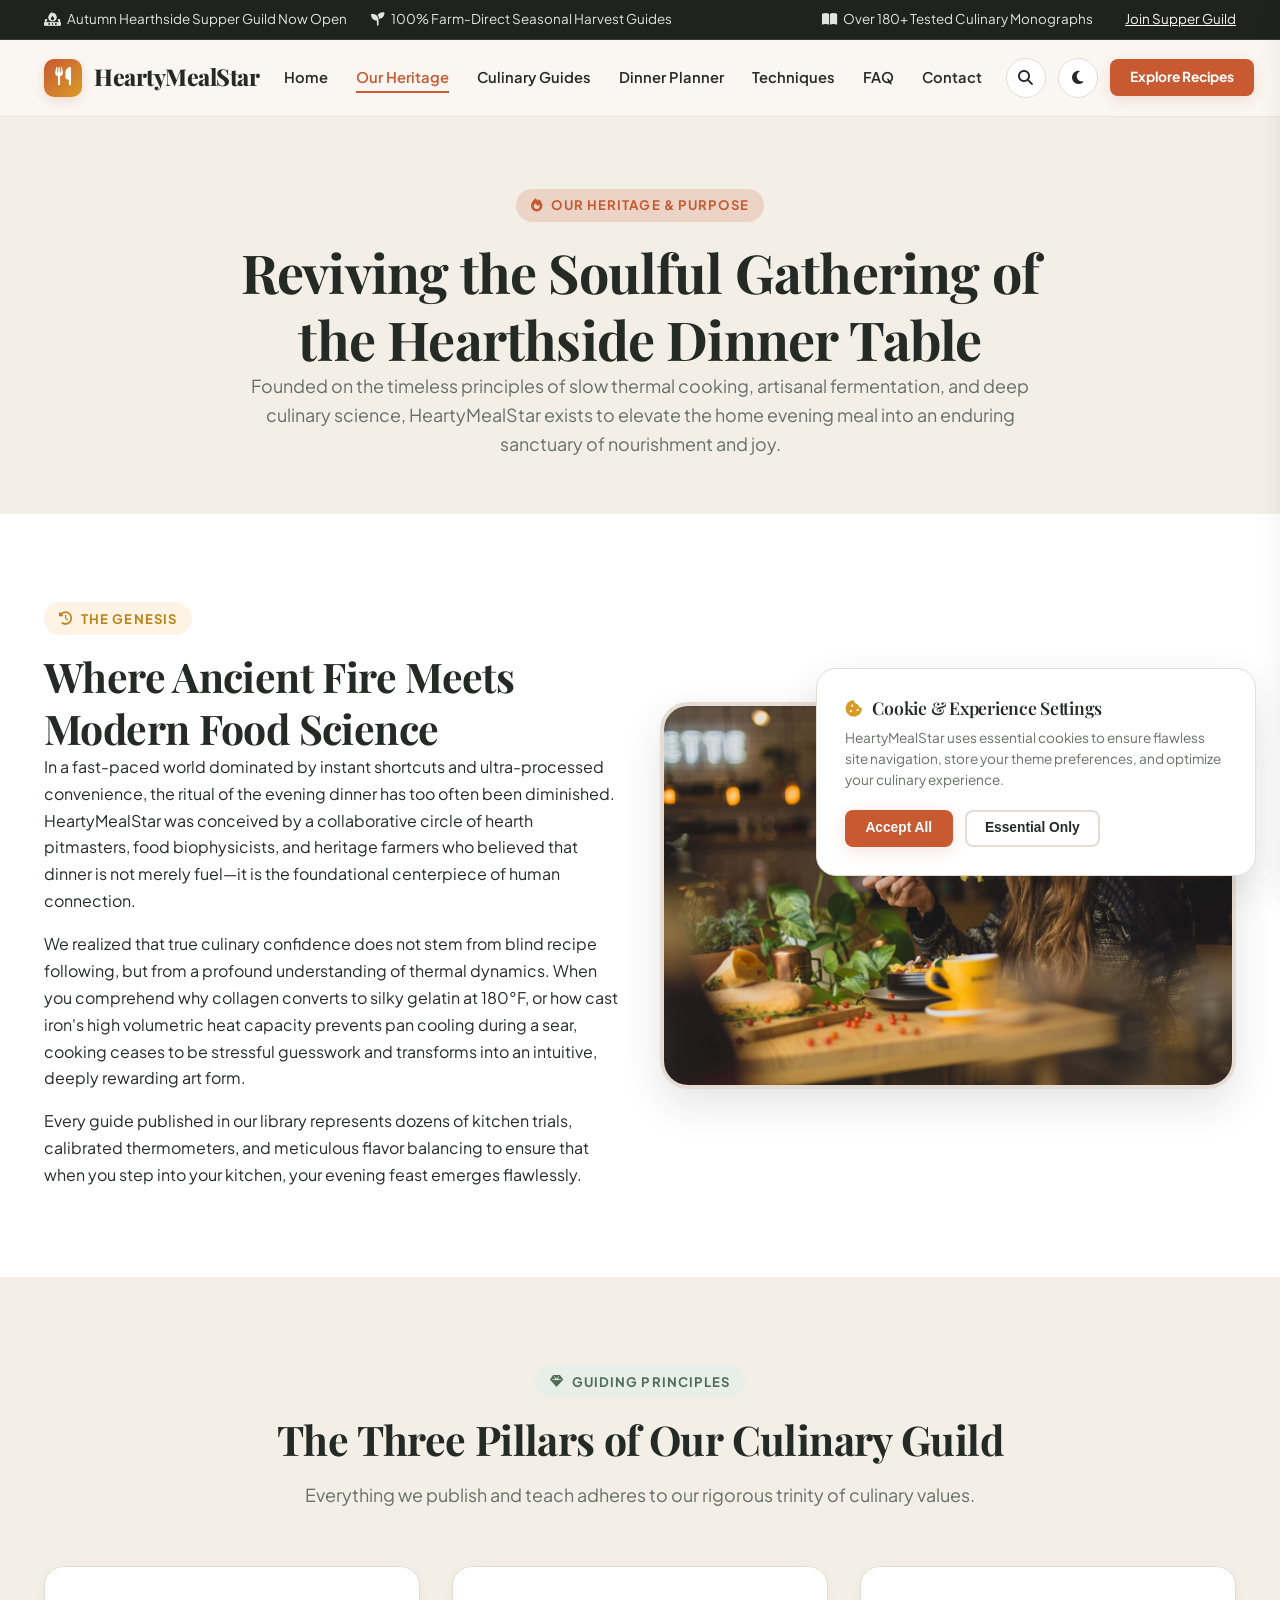
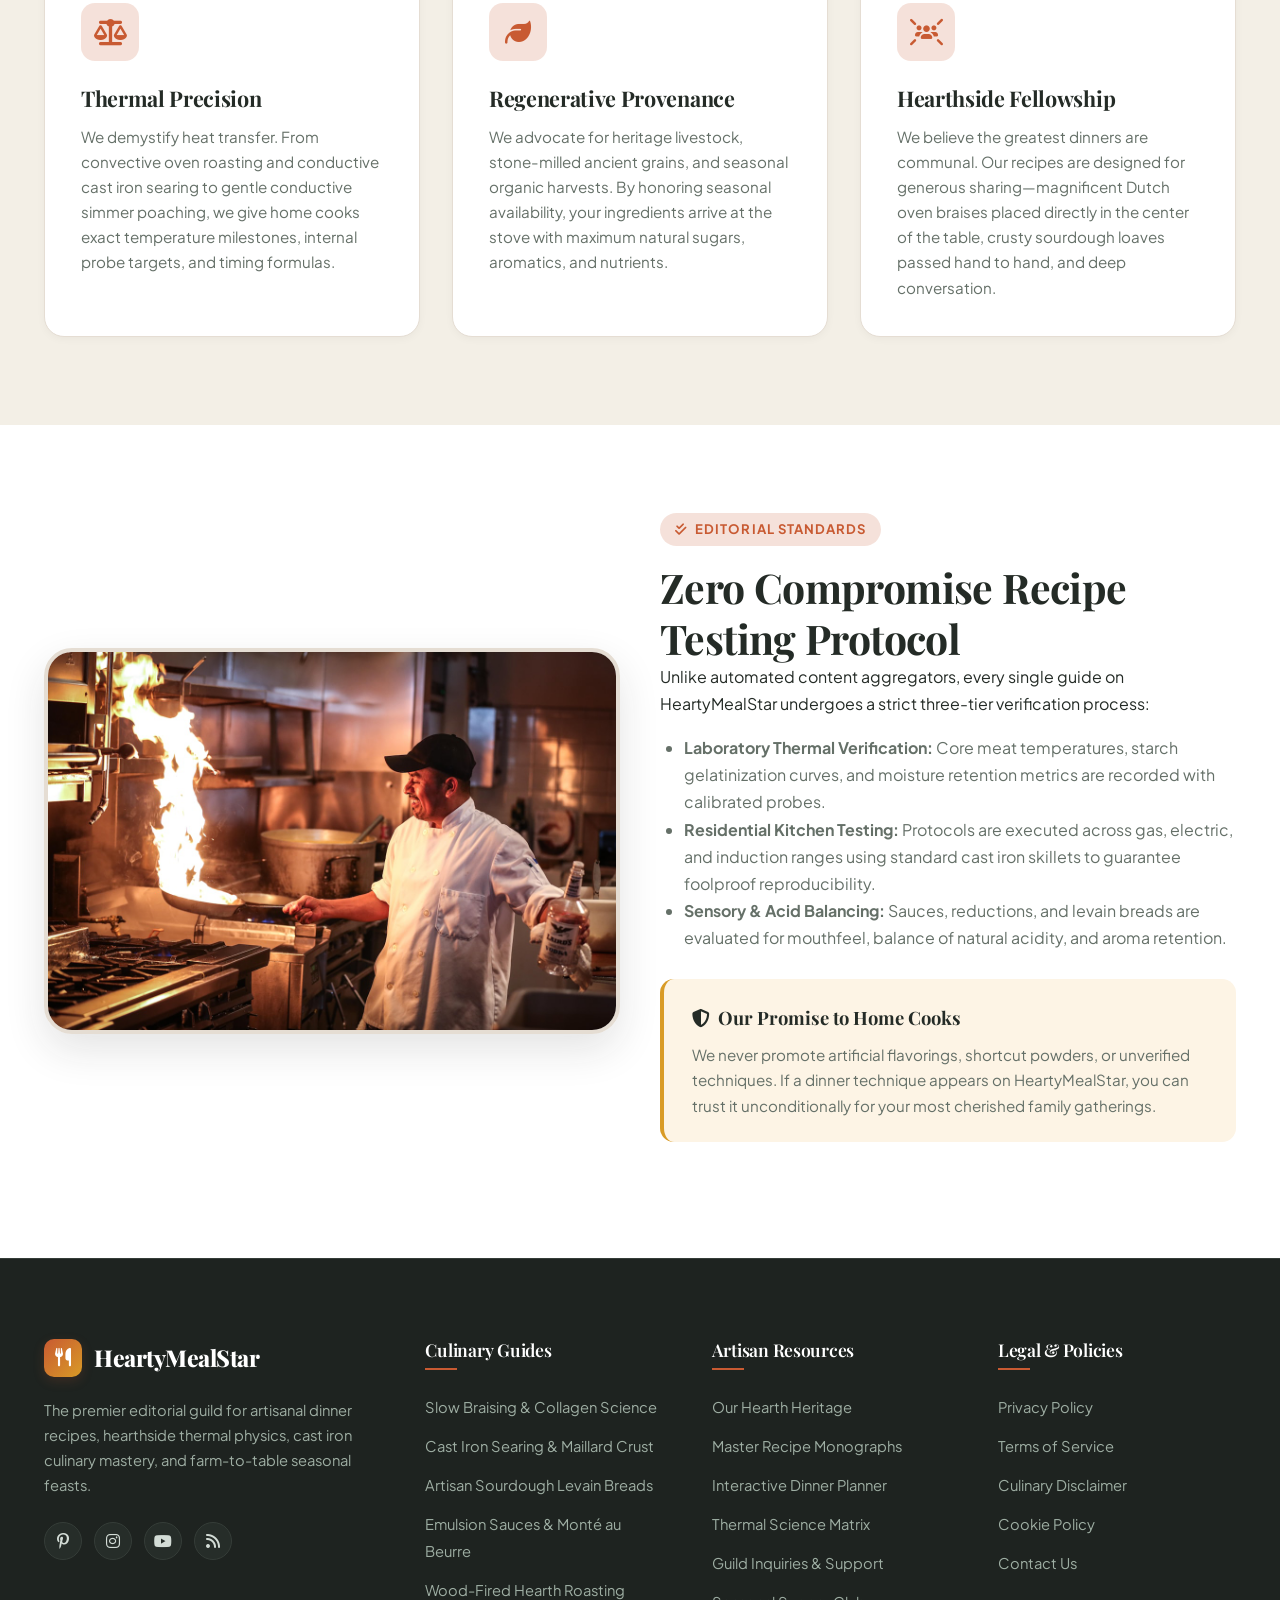
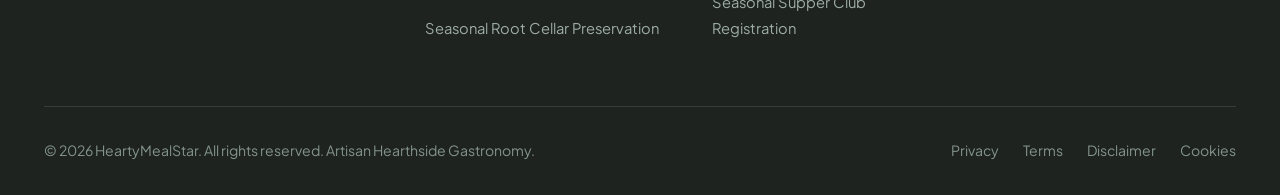
==== commit c0b1adb8: "Convert index.php to static index.html; inline title/meta; fix internal links" ====
--- a/about.html
+++ b/about.html
@@ -1,302 +1,302 @@
-<!DOCTYPE html>
-<html lang="en">
-<head>
-  <meta charset="UTF-8">
-  <meta name="viewport" content="width=device-width, initial-scale=1.0">
-  <title>About Us & Hearth Heritage - HeartyMealStar Culinary Guild</title>
-  <meta name="description" content="Discover the philosophy, culinary team, and thermal science behind HeartyMealStar. Honoring slow hearth cooking and farm-to-table dinners.">
-  <link rel="canonical" href="https://heartymealstar.com/about.html">
-  
-  <!-- Google Analytics -->
-  <script async src="https://www.googletagmanager.com/gtag/js?id=G-0LY0HY7L01"></script>
-  <script>
-    window.dataLayer = window.dataLayer || [];
-    function gtag(){dataLayer.push(arguments);}
-    gtag('js', new Date());
-    gtag('config', 'G-0LY0HY7L01');
-  </script>
-
-  <link rel="stylesheet" href="https://cdnjs.cloudflare.com/ajax/libs/font-awesome/6.4.0/css/all.min.css">
-  <link rel="stylesheet" href="css/style.css">
-</head>
-<body>
-
-  <!-- Reading Progress Bar -->
-  <div id="readingProgressBar" class="reading-progress-bar"></div>
-
-  <!-- Top Announcement Bar -->
-  <div class="top-bar">
-    <div class="container top-bar-content">
-      <div class="top-bar-left">
-        <span class="top-bar-item"><i class="fas fa-fire-burner"></i> Autumn Hearthside Supper Guild Now Open</span>
-        <span class="top-bar-item"><i class="fas fa-seedling"></i> 100% Farm-Direct Seasonal Harvest Guides</span>
-      </div>
-      <div class="top-bar-right">
-        <span class="top-bar-item"><i class="fas fa-book-open"></i> Over 180+ Tested Culinary Monographs</span>
-        <a href="contact.html" style="color:#FAF7F2; text-decoration:underline; margin-left:8px;">Join Supper Guild</a>
-      </div>
-    </div>
-  </div>
-
-  <!-- Site Navigation Header -->
-  <header class="site-header">
-    <div class="container header-inner">
-      <a href="index.php" class="brand-logo">
-        <div class="brand-logo-icon"><i class="fas fa-utensils"></i></div>
-        <span>HeartyMealStar</span>
-      </a>
-
-      <nav>
-        <ul class="nav-menu">
-          <li><a href="index.php" class="nav-link ">Home</a></li>
-          <li><a href="about.html" class="nav-link active">Our Heritage</a></li>
-          <li><a href="blog.html" class="nav-link ">Culinary Guides</a></li>
-          <li><a href="index.php#configurator" class="nav-link">Dinner Planner</a></li>
-          <li><a href="index.php#techniques" class="nav-link">Techniques</a></li>
-          <li><a href="index.php#faq" class="nav-link">FAQ</a></li>
-          <li><a href="contact.html" class="nav-link ">Contact</a></li>
-        </ul>
-      </nav>
-
-      <div class="header-actions">
-        <button id="searchModalTrigger" class="icon-btn" aria-label="Search Recipes"><i class="fas fa-search"></i></button>
-        <button id="themeToggleBtn" class="icon-btn" aria-label="Toggle Theme"><i class="fas fa-moon"></i></button>
-        <a href="blog.html" class="btn btn-primary btn-sm">Explore Recipes</a>
-        <button id="mobileMenuToggle" class="icon-btn hamburger-btn" aria-label="Open Menu"><i class="fas fa-bars"></i></button>
-      </div>
-    </div>
-  </header>
-
-  <!-- Mobile Drawer -->
-  <div id="drawerOverlay" class="drawer-overlay"></div>
-  <div id="mobileDrawer" class="mobile-drawer">
-    <div class="mobile-drawer-header">
-      <a href="index.php" class="brand-logo">
-        <div class="brand-logo-icon"><i class="fas fa-utensils"></i></div>
-        <span>HeartyMealStar</span>
-      </a>
-      <button id="drawerCloseBtn" class="icon-btn" aria-label="Close Menu"><i class="fas fa-times"></i></button>
-    </div>
-    <ul class="mobile-nav-links">
-      <li><a href="index.php">Home</a></li>
-      <li><a href="about.html">Our Heritage</a></li>
-      <li><a href="blog.html">Culinary Guides</a></li>
-      <li><a href="index.php#configurator">Dinner Planner</a></li>
-      <li><a href="index.php#techniques">Techniques</a></li>
-      <li><a href="index.php#faq">FAQ</a></li>
-      <li><a href="contact.html">Contact Us</a></li>
-    </ul>
-    <div style="margin-top:auto; padding-top:2rem;">
-      <a href="blog.html" class="btn btn-primary" style="width:100%;">View All Guides</a>
-    </div>
-  </div>
-
-  <!-- Search Modal Overlay -->
-  <div id="searchModalOverlay" class="modal-overlay">
-    <div class="search-modal-box">
-      <div class="search-input-header">
-        <i class="fas fa-search" style="color:var(--primary); margin-right:12px; font-size:1.2rem;"></i>
-        <input type="text" id="liveSearchInput" placeholder="Search braises, cast iron techniques, reductions...">
-        <button id="searchCloseBtn" class="icon-btn" style="border:none; background:none;" aria-label="Close search"><i class="fas fa-times"></i></button>
-      </div>
-      <div id="searchResultsContainer" class="search-results-list">
-        <p style="color:var(--text-muted); font-size:0.88rem;">Type a culinary keyword or browse popular topics...</p>
-      </div>
-    </div>
-  </div>
-
-  <!-- About Hero -->
-  <section class="section section-alt" style="padding: 4.5rem 0 3.5rem 0;">
-    <div class="container text-center" style="max-width:860px; margin:0 auto;">
-      <span class="badge"><i class="fas fa-fire"></i> Our Heritage & Purpose</span>
-      <h1>Reviving the Soulful Gathering of the Hearthside Dinner Table</h1>
-      <p class="section-subtitle">
-        Founded on the timeless principles of slow thermal cooking, artisanal fermentation, and deep culinary science, HeartyMealStar exists to elevate the home evening meal into an enduring sanctuary of nourishment and joy.
-      </p>
-    </div>
-  </section>
-
-  <!-- Narrative Section 1 -->
-  <section class="section section-surface">
-    <div class="container">
-      <div class="grid-2" style="align-items:center;">
-        <div>
-          <span class="badge badge-secondary"><i class="fas fa-history"></i> The Genesis</span>
-          <h2>Where Ancient Fire Meets Modern Food Science</h2>
-          <p>
-            In a fast-paced world dominated by instant shortcuts and ultra-processed convenience, the ritual of the evening dinner has too often been diminished. HeartyMealStar was conceived by a collaborative circle of hearth pitmasters, food biophysicists, and heritage farmers who believed that dinner is not merely fuel—it is the foundational centerpiece of human connection.
-          </p>
-          <p>
-            We realized that true culinary confidence does not stem from blind recipe following, but from a profound understanding of thermal dynamics. When you comprehend why collagen converts to silky gelatin at 180°F, or how cast iron's high volumetric heat capacity prevents pan cooling during a sear, cooking ceases to be stressful guesswork and transforms into an intuitive, deeply rewarding art form.
-          </p>
-          <p>
-            Every guide published in our library represents dozens of kitchen trials, calibrated thermometers, and meticulous flavor balancing to ensure that when you step into your kitchen, your evening feast emerges flawlessly.
-          </p>
-        </div>
-        <div>
-          <div style="border-radius:var(--radius-xl); overflow:hidden; border:4px solid var(--border); box-shadow:var(--shadow-lg);">
-            <img src="images/dinner-botanical-table-setting.jpg" alt="Artisanal dinner table setting with warm candlelight and botanical decor" width="1200" height="800">
-          </div>
-        </div>
-      </div>
-    </div>
-  </section>
-
-  <!-- Core Pillars -->
-  <section class="section section-alt">
-    <div class="container">
-      <div class="section-header">
-        <span class="badge badge-sage"><i class="fas fa-gem"></i> Guiding Principles</span>
-        <h2 class="section-title">The Three Pillars of Our Culinary Guild</h2>
-        <p class="section-subtitle">
-          Everything we publish and teach adheres to our rigorous trinity of culinary values.
-        </p>
-      </div>
-
-      <div class="grid-3">
-        <div class="feature-card">
-          <div class="feature-icon-wrapper"><i class="fas fa-scale-balanced"></i></div>
-          <h3>Thermal Precision</h3>
-          <p>
-            We demystify heat transfer. From convective oven roasting and conductive cast iron searing to gentle conductive simmer poaching, we give home cooks exact temperature milestones, internal probe targets, and timing formulas.
-          </p>
-        </div>
-
-        <div class="feature-card">
-          <div class="feature-icon-wrapper"><i class="fas fa-leaf"></i></div>
-          <h3>Regenerative Provenance</h3>
-          <p>
-            We advocate for heritage livestock, stone-milled ancient grains, and seasonal organic harvests. By honoring seasonal availability, your ingredients arrive at the stove with maximum natural sugars, aromatics, and nutrients.
-          </p>
-        </div>
-
-        <div class="feature-card">
-          <div class="feature-icon-wrapper"><i class="fas fa-users-rays"></i></div>
-          <h3>Hearthside Fellowship</h3>
-          <p>
-            We believe the greatest dinners are communal. Our recipes are designed for generous sharing—magnificent Dutch oven braises placed directly in the center of the table, crusty sourdough loaves passed hand to hand, and deep conversation.
-          </p>
-        </div>
-      </div>
-    </div>
-  </section>
-
-  <!-- Editorial Rigor -->
-  <section class="section section-surface">
-    <div class="container">
-      <div class="grid-2" style="align-items:center;">
-        <div>
-          <div style="border-radius:var(--radius-xl); overflow:hidden; border:4px solid var(--border); box-shadow:var(--shadow-lg);">
-            <img src="images/dinner-chef-plating-gourmet-sauce.jpg" alt="Master chef meticulously plating satin reduction sauce" width="1200" height="800">
-          </div>
-        </div>
-        <div>
-          <span class="badge"><i class="fas fa-check-double"></i> Editorial Standards</span>
-          <h2>Zero Compromise Recipe Testing Protocol</h2>
-          <p>
-            Unlike automated content aggregators, every single guide on HeartyMealStar undergoes a strict three-tier verification process:
-          </p>
-          <ul style="padding-left:1.5rem; color:var(--text-muted); margin-bottom:1.5rem; line-height:1.7;">
-            <li><strong>Laboratory Thermal Verification:</strong> Core meat temperatures, starch gelatinization curves, and moisture retention metrics are recorded with calibrated probes.</li>
-            <li><strong>Residential Kitchen Testing:</strong> Protocols are executed across gas, electric, and induction ranges using standard cast iron skillets to guarantee foolproof reproducibility.</li>
-            <li><strong>Sensory & Acid Balancing:</strong> Sauces, reductions, and levain breads are evaluated for mouthfeel, balance of natural acidity, and aroma retention.</li>
-          </ul>
-          <div class="callout callout-secondary">
-            <div class="callout-title"><i class="fas fa-shield-halved"></i> Our Promise to Home Cooks</div>
-            <p>
-              We never promote artificial flavorings, shortcut powders, or unverified techniques. If a dinner technique appears on HeartyMealStar, you can trust it unconditionally for your most cherished family gatherings.
-            </p>
-          </div>
-        </div>
-      </div>
-    </div>
-  </section>
-
-  <!-- Site Footer -->
-  <footer class="site-footer">
-    <div class="container">
-      <div class="footer-grid">
-        <div class="footer-col footer-brand">
-          <a href="index.php" class="brand-logo">
-            <div class="brand-logo-icon"><i class="fas fa-utensils"></i></div>
-            <span>HeartyMealStar</span>
-          </a>
-          <p>
-            The premier editorial guild for artisanal dinner recipes, hearthside thermal physics, cast iron culinary mastery, and farm-to-table seasonal feasts.
-          </p>
-          <div class="footer-socials">
-            <a href="#" class="social-icon" aria-label="Pinterest"><i class="fab fa-pinterest-p"></i></a>
-            <a href="#" class="social-icon" aria-label="Instagram"><i class="fab fa-instagram"></i></a>
-            <a href="#" class="social-icon" aria-label="YouTube"><i class="fab fa-youtube"></i></a>
-            <a href="#" class="social-icon" aria-label="RSS Feed"><i class="fas fa-rss"></i></a>
-          </div>
-        </div>
-
-        <div class="footer-col">
-          <h4>Culinary Guides</h4>
-          <ul class="footer-links">
-            <li><a href="blog/the-science-of-slow-braising-collagen-breakdown-and-gelatin-hydrolysis.html">Slow Braising & Collagen Science</a></li>
-            <li><a href="blog/cast-iron-skillet-cooking-thermal-inertia-and-maillard-crust-chemistry.html">Cast Iron Searing & Maillard Crust</a></li>
-            <li><a href="blog/artisan-sourdough-levain-fermentation-kinetics-for-dinner-breads.html">Artisan Sourdough Levain Breads</a></li>
-            <li><a href="blog/culinary-emulsion-sauces-hollandaise-veloute-and-lipid-suspensions.html">Emulsion Sauces & Monté au Beurre</a></li>
-            <li><a href="blog/wood-fired-hearth-roasting-radiant-heat-and-aromatic-smoke-physics.html">Wood-Fired Hearth Roasting</a></li>
-            <li><a href="blog/farm-to-table-seasonal-harvest-preservation-and-root-cellar-storage.html">Seasonal Root Cellar Preservation</a></li>
-          </ul>
-        </div>
-
-        <div class="footer-col">
-          <h4>Artisan Resources</h4>
-          <ul class="footer-links">
-            <li><a href="about.html">Our Hearth Heritage</a></li>
-            <li><a href="blog.html">Master Recipe Monographs</a></li>
-            <li><a href="index.php#configurator">Interactive Dinner Planner</a></li>
-            <li><a href="index.php#techniques">Thermal Science Matrix</a></li>
-            <li><a href="contact.html">Guild Inquiries & Support</a></li>
-            <li><a href="contact.html">Seasonal Supper Club Registration</a></li>
-          </ul>
-        </div>
-
-        <div class="footer-col">
-          <h4>Legal & Policies</h4>
-          <ul class="footer-links">
-            <li><a href="privacy.html">Privacy Policy</a></li>
-            <li><a href="terms.html">Terms of Service</a></li>
-            <li><a href="disclaimer.html">Culinary Disclaimer</a></li>
-            <li><a href="cookies.html">Cookie Policy</a></li>
-            <li><a href="contact.html">Contact Us</a></li>
-          </ul>
-        </div>
-      </div>
-
-      <div class="footer-bottom">
-        <div>
-          &copy; 2026 HeartyMealStar. All rights reserved. Artisan Hearthside Gastronomy.
-        </div>
-        <div class="footer-legal-links">
-          <a href="privacy.html">Privacy</a>
-          <a href="terms.html">Terms</a>
-          <a href="disclaimer.html">Disclaimer</a>
-          <a href="cookies.html">Cookies</a>
-        </div>
-      </div>
-    </div>
-  </footer>
-
-  <!-- Cookie Banner -->
-  <div id="cookieBanner" class="cookie-banner">
-    <h4><i class="fas fa-cookie-bite" style="color:var(--secondary); margin-right:6px;"></i> Cookie & Experience Settings</h4>
-    <p>
-      HeartyMealStar uses essential cookies to ensure flawless site navigation, store your theme preferences, and optimize your culinary experience.
-    </p>
-    <div class="cookie-banner-actions">
-      <button id="cookieAcceptBtn" class="btn btn-primary btn-sm">Accept All</button>
-      <button id="cookieDeclineBtn" class="btn btn-outline btn-sm">Essential Only</button>
-    </div>
-  </div>
-
-  <!-- Back to Top Button -->
-  <button id="backToTopBtn" class="back-to-top" aria-label="Back to top"><i class="fas fa-arrow-up"></i></button>
-
-  <script src="js/main.js"></script>
-</body>
-</html>
+<!DOCTYPE html>
+<html lang="en">
+<head>
+  <meta charset="UTF-8">
+  <meta name="viewport" content="width=device-width, initial-scale=1.0">
+  <title>About Us & Hearth Heritage - HeartyMealStar Culinary Guild</title>
+  <meta name="description" content="Discover the philosophy, culinary team, and thermal science behind HeartyMealStar. Honoring slow hearth cooking and farm-to-table dinners.">
+  <link rel="canonical" href="https://heartymealstar.com/about.html">
+  
+  <!-- Google Analytics -->
+  <script async src="https://www.googletagmanager.com/gtag/js?id=G-0LY0HY7L01"></script>
+  <script>
+    window.dataLayer = window.dataLayer || [];
+    function gtag(){dataLayer.push(arguments);}
+    gtag('js', new Date());
+    gtag('config', 'G-0LY0HY7L01');
+  </script>
+
+  <link rel="stylesheet" href="https://cdnjs.cloudflare.com/ajax/libs/font-awesome/6.4.0/css/all.min.css">
+  <link rel="stylesheet" href="css/style.css">
+</head>
+<body>
+
+  <!-- Reading Progress Bar -->
+  <div id="readingProgressBar" class="reading-progress-bar"></div>
+
+  <!-- Top Announcement Bar -->
+  <div class="top-bar">
+    <div class="container top-bar-content">
+      <div class="top-bar-left">
+        <span class="top-bar-item"><i class="fas fa-fire-burner"></i> Autumn Hearthside Supper Guild Now Open</span>
+        <span class="top-bar-item"><i class="fas fa-seedling"></i> 100% Farm-Direct Seasonal Harvest Guides</span>
+      </div>
+      <div class="top-bar-right">
+        <span class="top-bar-item"><i class="fas fa-book-open"></i> Over 180+ Tested Culinary Monographs</span>
+        <a href="contact.html" style="color:#FAF7F2; text-decoration:underline; margin-left:8px;">Join Supper Guild</a>
+      </div>
+    </div>
+  </div>
+
+  <!-- Site Navigation Header -->
+  <header class="site-header">
+    <div class="container header-inner">
+      <a href="index.html" class="brand-logo">
+        <div class="brand-logo-icon"><i class="fas fa-utensils"></i></div>
+        <span>HeartyMealStar</span>
+      </a>
+
+      <nav>
+        <ul class="nav-menu">
+          <li><a href="index.html" class="nav-link ">Home</a></li>
+          <li><a href="about.html" class="nav-link active">Our Heritage</a></li>
+          <li><a href="blog.html" class="nav-link ">Culinary Guides</a></li>
+          <li><a href="index.html#configurator" class="nav-link">Dinner Planner</a></li>
+          <li><a href="index.html#techniques" class="nav-link">Techniques</a></li>
+          <li><a href="index.html#faq" class="nav-link">FAQ</a></li>
+          <li><a href="contact.html" class="nav-link ">Contact</a></li>
+        </ul>
+      </nav>
+
+      <div class="header-actions">
+        <button id="searchModalTrigger" class="icon-btn" aria-label="Search Recipes"><i class="fas fa-search"></i></button>
+        <button id="themeToggleBtn" class="icon-btn" aria-label="Toggle Theme"><i class="fas fa-moon"></i></button>
+        <a href="blog.html" class="btn btn-primary btn-sm">Explore Recipes</a>
+        <button id="mobileMenuToggle" class="icon-btn hamburger-btn" aria-label="Open Menu"><i class="fas fa-bars"></i></button>
+      </div>
+    </div>
+  </header>
+
+  <!-- Mobile Drawer -->
+  <div id="drawerOverlay" class="drawer-overlay"></div>
+  <div id="mobileDrawer" class="mobile-drawer">
+    <div class="mobile-drawer-header">
+      <a href="index.html" class="brand-logo">
+        <div class="brand-logo-icon"><i class="fas fa-utensils"></i></div>
+        <span>HeartyMealStar</span>
+      </a>
+      <button id="drawerCloseBtn" class="icon-btn" aria-label="Close Menu"><i class="fas fa-times"></i></button>
+    </div>
+    <ul class="mobile-nav-links">
+      <li><a href="index.html">Home</a></li>
+      <li><a href="about.html">Our Heritage</a></li>
+      <li><a href="blog.html">Culinary Guides</a></li>
+      <li><a href="index.html#configurator">Dinner Planner</a></li>
+      <li><a href="index.html#techniques">Techniques</a></li>
+      <li><a href="index.html#faq">FAQ</a></li>
+      <li><a href="contact.html">Contact Us</a></li>
+    </ul>
+    <div style="margin-top:auto; padding-top:2rem;">
+      <a href="blog.html" class="btn btn-primary" style="width:100%;">View All Guides</a>
+    </div>
+  </div>
+
+  <!-- Search Modal Overlay -->
+  <div id="searchModalOverlay" class="modal-overlay">
+    <div class="search-modal-box">
+      <div class="search-input-header">
+        <i class="fas fa-search" style="color:var(--primary); margin-right:12px; font-size:1.2rem;"></i>
+        <input type="text" id="liveSearchInput" placeholder="Search braises, cast iron techniques, reductions...">
+        <button id="searchCloseBtn" class="icon-btn" style="border:none; background:none;" aria-label="Close search"><i class="fas fa-times"></i></button>
+      </div>
+      <div id="searchResultsContainer" class="search-results-list">
+        <p style="color:var(--text-muted); font-size:0.88rem;">Type a culinary keyword or browse popular topics...</p>
+      </div>
+    </div>
+  </div>
+
+  <!-- About Hero -->
+  <section class="section section-alt" style="padding: 4.5rem 0 3.5rem 0;">
+    <div class="container text-center" style="max-width:860px; margin:0 auto;">
+      <span class="badge"><i class="fas fa-fire"></i> Our Heritage & Purpose</span>
+      <h1>Reviving the Soulful Gathering of the Hearthside Dinner Table</h1>
+      <p class="section-subtitle">
+        Founded on the timeless principles of slow thermal cooking, artisanal fermentation, and deep culinary science, HeartyMealStar exists to elevate the home evening meal into an enduring sanctuary of nourishment and joy.
+      </p>
+    </div>
+  </section>
+
+  <!-- Narrative Section 1 -->
+  <section class="section section-surface">
+    <div class="container">
+      <div class="grid-2" style="align-items:center;">
+        <div>
+          <span class="badge badge-secondary"><i class="fas fa-history"></i> The Genesis</span>
+          <h2>Where Ancient Fire Meets Modern Food Science</h2>
+          <p>
+            In a fast-paced world dominated by instant shortcuts and ultra-processed convenience, the ritual of the evening dinner has too often been diminished. HeartyMealStar was conceived by a collaborative circle of hearth pitmasters, food biophysicists, and heritage farmers who believed that dinner is not merely fuel—it is the foundational centerpiece of human connection.
+          </p>
+          <p>
+            We realized that true culinary confidence does not stem from blind recipe following, but from a profound understanding of thermal dynamics. When you comprehend why collagen converts to silky gelatin at 180°F, or how cast iron's high volumetric heat capacity prevents pan cooling during a sear, cooking ceases to be stressful guesswork and transforms into an intuitive, deeply rewarding art form.
+          </p>
+          <p>
+            Every guide published in our library represents dozens of kitchen trials, calibrated thermometers, and meticulous flavor balancing to ensure that when you step into your kitchen, your evening feast emerges flawlessly.
+          </p>
+        </div>
+        <div>
+          <div style="border-radius:var(--radius-xl); overflow:hidden; border:4px solid var(--border); box-shadow:var(--shadow-lg);">
+            <img src="images/dinner-botanical-table-setting.jpg" alt="Artisanal dinner table setting with warm candlelight and botanical decor" width="1200" height="800">
+          </div>
+        </div>
+      </div>
+    </div>
+  </section>
+
+  <!-- Core Pillars -->
+  <section class="section section-alt">
+    <div class="container">
+      <div class="section-header">
+        <span class="badge badge-sage"><i class="fas fa-gem"></i> Guiding Principles</span>
+        <h2 class="section-title">The Three Pillars of Our Culinary Guild</h2>
+        <p class="section-subtitle">
+          Everything we publish and teach adheres to our rigorous trinity of culinary values.
+        </p>
+      </div>
+
+      <div class="grid-3">
+        <div class="feature-card">
+          <div class="feature-icon-wrapper"><i class="fas fa-scale-balanced"></i></div>
+          <h3>Thermal Precision</h3>
+          <p>
+            We demystify heat transfer. From convective oven roasting and conductive cast iron searing to gentle conductive simmer poaching, we give home cooks exact temperature milestones, internal probe targets, and timing formulas.
+          </p>
+        </div>
+
+        <div class="feature-card">
+          <div class="feature-icon-wrapper"><i class="fas fa-leaf"></i></div>
+          <h3>Regenerative Provenance</h3>
+          <p>
+            We advocate for heritage livestock, stone-milled ancient grains, and seasonal organic harvests. By honoring seasonal availability, your ingredients arrive at the stove with maximum natural sugars, aromatics, and nutrients.
+          </p>
+        </div>
+
+        <div class="feature-card">
+          <div class="feature-icon-wrapper"><i class="fas fa-users-rays"></i></div>
+          <h3>Hearthside Fellowship</h3>
+          <p>
+            We believe the greatest dinners are communal. Our recipes are designed for generous sharing—magnificent Dutch oven braises placed directly in the center of the table, crusty sourdough loaves passed hand to hand, and deep conversation.
+          </p>
+        </div>
+      </div>
+    </div>
+  </section>
+
+  <!-- Editorial Rigor -->
+  <section class="section section-surface">
+    <div class="container">
+      <div class="grid-2" style="align-items:center;">
+        <div>
+          <div style="border-radius:var(--radius-xl); overflow:hidden; border:4px solid var(--border); box-shadow:var(--shadow-lg);">
+            <img src="images/dinner-chef-plating-gourmet-sauce.jpg" alt="Master chef meticulously plating satin reduction sauce" width="1200" height="800">
+          </div>
+        </div>
+        <div>
+          <span class="badge"><i class="fas fa-check-double"></i> Editorial Standards</span>
+          <h2>Zero Compromise Recipe Testing Protocol</h2>
+          <p>
+            Unlike automated content aggregators, every single guide on HeartyMealStar undergoes a strict three-tier verification process:
+          </p>
+          <ul style="padding-left:1.5rem; color:var(--text-muted); margin-bottom:1.5rem; line-height:1.7;">
+            <li><strong>Laboratory Thermal Verification:</strong> Core meat temperatures, starch gelatinization curves, and moisture retention metrics are recorded with calibrated probes.</li>
+            <li><strong>Residential Kitchen Testing:</strong> Protocols are executed across gas, electric, and induction ranges using standard cast iron skillets to guarantee foolproof reproducibility.</li>
+            <li><strong>Sensory & Acid Balancing:</strong> Sauces, reductions, and levain breads are evaluated for mouthfeel, balance of natural acidity, and aroma retention.</li>
+          </ul>
+          <div class="callout callout-secondary">
+            <div class="callout-title"><i class="fas fa-shield-halved"></i> Our Promise to Home Cooks</div>
+            <p>
+              We never promote artificial flavorings, shortcut powders, or unverified techniques. If a dinner technique appears on HeartyMealStar, you can trust it unconditionally for your most cherished family gatherings.
+            </p>
+          </div>
+        </div>
+      </div>
+    </div>
+  </section>
+
+  <!-- Site Footer -->
+  <footer class="site-footer">
+    <div class="container">
+      <div class="footer-grid">
+        <div class="footer-col footer-brand">
+          <a href="index.html" class="brand-logo">
+            <div class="brand-logo-icon"><i class="fas fa-utensils"></i></div>
+            <span>HeartyMealStar</span>
+          </a>
+          <p>
+            The premier editorial guild for artisanal dinner recipes, hearthside thermal physics, cast iron culinary mastery, and farm-to-table seasonal feasts.
+          </p>
+          <div class="footer-socials">
+            <a href="#" class="social-icon" aria-label="Pinterest"><i class="fab fa-pinterest-p"></i></a>
+            <a href="#" class="social-icon" aria-label="Instagram"><i class="fab fa-instagram"></i></a>
+            <a href="#" class="social-icon" aria-label="YouTube"><i class="fab fa-youtube"></i></a>
+            <a href="#" class="social-icon" aria-label="RSS Feed"><i class="fas fa-rss"></i></a>
+          </div>
+        </div>
+
+        <div class="footer-col">
+          <h4>Culinary Guides</h4>
+          <ul class="footer-links">
+            <li><a href="blog/the-science-of-slow-braising-collagen-breakdown-and-gelatin-hydrolysis.html">Slow Braising & Collagen Science</a></li>
+            <li><a href="blog/cast-iron-skillet-cooking-thermal-inertia-and-maillard-crust-chemistry.html">Cast Iron Searing & Maillard Crust</a></li>
+            <li><a href="blog/artisan-sourdough-levain-fermentation-kinetics-for-dinner-breads.html">Artisan Sourdough Levain Breads</a></li>
+            <li><a href="blog/culinary-emulsion-sauces-hollandaise-veloute-and-lipid-suspensions.html">Emulsion Sauces & Monté au Beurre</a></li>
+            <li><a href="blog/wood-fired-hearth-roasting-radiant-heat-and-aromatic-smoke-physics.html">Wood-Fired Hearth Roasting</a></li>
+            <li><a href="blog/farm-to-table-seasonal-harvest-preservation-and-root-cellar-storage.html">Seasonal Root Cellar Preservation</a></li>
+          </ul>
+        </div>
+
+        <div class="footer-col">
+          <h4>Artisan Resources</h4>
+          <ul class="footer-links">
+            <li><a href="about.html">Our Hearth Heritage</a></li>
+            <li><a href="blog.html">Master Recipe Monographs</a></li>
+            <li><a href="index.html#configurator">Interactive Dinner Planner</a></li>
+            <li><a href="index.html#techniques">Thermal Science Matrix</a></li>
+            <li><a href="contact.html">Guild Inquiries & Support</a></li>
+            <li><a href="contact.html">Seasonal Supper Club Registration</a></li>
+          </ul>
+        </div>
+
+        <div class="footer-col">
+          <h4>Legal & Policies</h4>
+          <ul class="footer-links">
+            <li><a href="privacy.html">Privacy Policy</a></li>
+            <li><a href="terms.html">Terms of Service</a></li>
+            <li><a href="disclaimer.html">Culinary Disclaimer</a></li>
+            <li><a href="cookies.html">Cookie Policy</a></li>
+            <li><a href="contact.html">Contact Us</a></li>
+          </ul>
+        </div>
+      </div>
+
+      <div class="footer-bottom">
+        <div>
+          &copy; 2026 HeartyMealStar. All rights reserved. Artisan Hearthside Gastronomy.
+        </div>
+        <div class="footer-legal-links">
+          <a href="privacy.html">Privacy</a>
+          <a href="terms.html">Terms</a>
+          <a href="disclaimer.html">Disclaimer</a>
+          <a href="cookies.html">Cookies</a>
+        </div>
+      </div>
+    </div>
+  </footer>
+
+  <!-- Cookie Banner -->
+  <div id="cookieBanner" class="cookie-banner">
+    <h4><i class="fas fa-cookie-bite" style="color:var(--secondary); margin-right:6px;"></i> Cookie & Experience Settings</h4>
+    <p>
+      HeartyMealStar uses essential cookies to ensure flawless site navigation, store your theme preferences, and optimize your culinary experience.
+    </p>
+    <div class="cookie-banner-actions">
+      <button id="cookieAcceptBtn" class="btn btn-primary btn-sm">Accept All</button>
+      <button id="cookieDeclineBtn" class="btn btn-outline btn-sm">Essential Only</button>
+    </div>
+  </div>
+
+  <!-- Back to Top Button -->
+  <button id="backToTopBtn" class="back-to-top" aria-label="Back to top"><i class="fas fa-arrow-up"></i></button>
+
+  <script src="js/main.js"></script>
+</body>
+</html>
--- a/css/style.css
+++ b/css/style.css
@@ -1635,3 +1635,272 @@
 .text-center {
   text-align: center;
 }
+
+
+
+/* Enhanced Header & Navigation Styles */
+:root {
+  --header-height: 76px;
+}
+
+.site-header {
+  position: sticky;
+  top: 0;
+  z-index: 1000;
+  background-color: rgba(250, 247, 242, 0.94);
+  backdrop-filter: blur(14px);
+  -webkit-backdrop-filter: blur(14px);
+  border-bottom: 1px solid var(--border-subtle);
+  transition: background-color 0.3s ease, box-shadow 0.3s ease, height 0.3s ease;
+  width: 100%;
+}
+
+[data-theme="dark"] .site-header {
+  background-color: rgba(20, 24, 21, 0.94);
+  border-bottom: 1px solid var(--border-subtle);
+}
+
+.site-header.scrolled {
+  box-shadow: 0 4px 20px rgba(30, 35, 32, 0.08);
+  background-color: rgba(250, 247, 242, 0.98);
+}
+
+[data-theme="dark"] .site-header.scrolled {
+  box-shadow: 0 4px 20px rgba(0, 0, 0, 0.35);
+  background-color: rgba(20, 24, 21, 0.98);
+}
+
+.header-inner {
+  display: flex;
+  align-items: center;
+  justify-content: space-between;
+  height: var(--header-height);
+  gap: 1.5rem;
+}
+
+.brand-logo {
+  display: flex;
+  align-items: center;
+  gap: 0.75rem;
+  font-family: var(--font-serif);
+  font-size: 1.45rem;
+  font-weight: 800;
+  color: var(--text);
+  letter-spacing: -0.02em;
+  white-space: nowrap;
+  flex-shrink: 0;
+}
+
+.brand-logo:hover {
+  color: var(--primary);
+}
+
+.brand-logo-icon {
+  width: 38px;
+  height: 38px;
+  border-radius: 10px;
+  background: linear-gradient(135deg, var(--primary) 0%, var(--secondary) 100%);
+  display: flex;
+  align-items: center;
+  justify-content: center;
+  color: #FFFFFF;
+  font-size: 1.15rem;
+  box-shadow: 0 4px 12px var(--primary-glow);
+  flex-shrink: 0;
+}
+
+.nav-menu {
+  display: flex;
+  align-items: center;
+  gap: 1.75rem;
+  list-style: none;
+  margin: 0;
+  padding: 0;
+}
+
+.nav-link {
+  font-size: 0.92rem;
+  font-weight: 600;
+  color: var(--text);
+  padding: 0.4rem 0;
+  position: relative;
+  white-space: nowrap;
+  transition: color 0.2s ease;
+}
+
+.nav-link::after {
+  content: '';
+  position: absolute;
+  bottom: 0;
+  left: 0;
+  width: 0;
+  height: 2px;
+  background-color: var(--primary);
+  transition: width 0.25s ease;
+}
+
+.nav-link:hover, .nav-link.active {
+  color: var(--primary);
+}
+
+.nav-link:hover::after, .nav-link.active::after {
+  width: 100%;
+}
+
+.header-actions {
+  display: flex;
+  align-items: center;
+  gap: 0.75rem;
+  flex-shrink: 0;
+}
+
+.btn-sm {
+  padding: 0.5rem 1.15rem;
+  font-size: 0.86rem;
+  border-radius: var(--radius-sm);
+  white-space: nowrap;
+}
+
+.icon-btn {
+  width: 40px;
+  height: 40px;
+  border-radius: 50%;
+  border: 1px solid var(--border);
+  background-color: var(--bg-surface);
+  color: var(--text);
+  display: inline-flex;
+  align-items: center;
+  justify-content: center;
+  cursor: pointer;
+  transition: var(--transition);
+  font-size: 0.95rem;
+  flex-shrink: 0;
+}
+
+.icon-btn:hover {
+  background-color: var(--bg-alt);
+  color: var(--primary);
+  border-color: var(--primary);
+  transform: translateY(-2px);
+}
+
+.hamburger-btn {
+  display: none;
+}
+
+/* Mobile Drawer */
+.mobile-drawer {
+  position: fixed;
+  top: 0;
+  right: -340px;
+  width: min(320px, 85vw);
+  height: 100vh;
+  background-color: var(--bg-surface);
+  border-left: 1px solid var(--border);
+  box-shadow: -8px 0 32px rgba(0, 0, 0, 0.15);
+  z-index: 1200;
+  transition: right 0.35s cubic-bezier(0.16, 1, 0.3, 1);
+  padding: 1.75rem 1.5rem;
+  display: flex;
+  flex-direction: column;
+  overflow-y: auto;
+}
+
+.mobile-drawer.active {
+  right: 0;
+}
+
+.mobile-drawer-header {
+  display: flex;
+  justify-content: space-between;
+  align-items: center;
+  margin-bottom: 2rem;
+  padding-bottom: 1rem;
+  border-bottom: 1px solid var(--border-subtle);
+}
+
+.mobile-nav-links {
+  list-style: none;
+  display: flex;
+  flex-direction: column;
+  gap: 0.5rem;
+  margin: 0;
+  padding: 0;
+}
+
+.mobile-nav-links li a {
+  font-size: 1.05rem;
+  font-weight: 600;
+  color: var(--text);
+  display: block;
+  padding: 0.65rem 0.85rem;
+  border-radius: var(--radius-sm);
+  transition: var(--transition);
+}
+
+.mobile-nav-links li a:hover,
+.mobile-nav-links li a.active {
+  background-color: var(--bg-alt);
+  color: var(--primary);
+  padding-left: 1.1rem;
+}
+
+.drawer-overlay {
+  position: fixed;
+  top: 0;
+  left: 0;
+  width: 100%;
+  height: 100%;
+  background-color: rgba(15, 19, 16, 0.6);
+  backdrop-filter: blur(4px);
+  -webkit-backdrop-filter: blur(4px);
+  z-index: 1100;
+  opacity: 0;
+  visibility: hidden;
+  transition: opacity 0.3s ease, visibility 0.3s ease;
+}
+
+.drawer-overlay.active {
+  opacity: 1;
+  visibility: visible;
+  display: block;
+}
+
+/* Responsive Navigation Breakpoints */
+@media (max-width: 1140px) {
+  .nav-menu {
+    gap: 1.15rem;
+  }
+  .nav-link {
+    font-size: 0.86rem;
+  }
+}
+
+@media (max-width: 992px) {
+  .top-bar {
+    display: none;
+  }
+  .nav-menu {
+    display: none;
+  }
+  .hamburger-btn {
+    display: inline-flex;
+  }
+}
+
+@media (max-width: 640px) {
+  .header-actions .btn-sm {
+    display: none;
+  }
+  .brand-logo {
+    font-size: 1.25rem;
+  }
+  .brand-logo-icon {
+    width: 34px;
+    height: 34px;
+    font-size: 1rem;
+  }
+  .site-header {
+    --header-height: 68px;
+  }
+}
